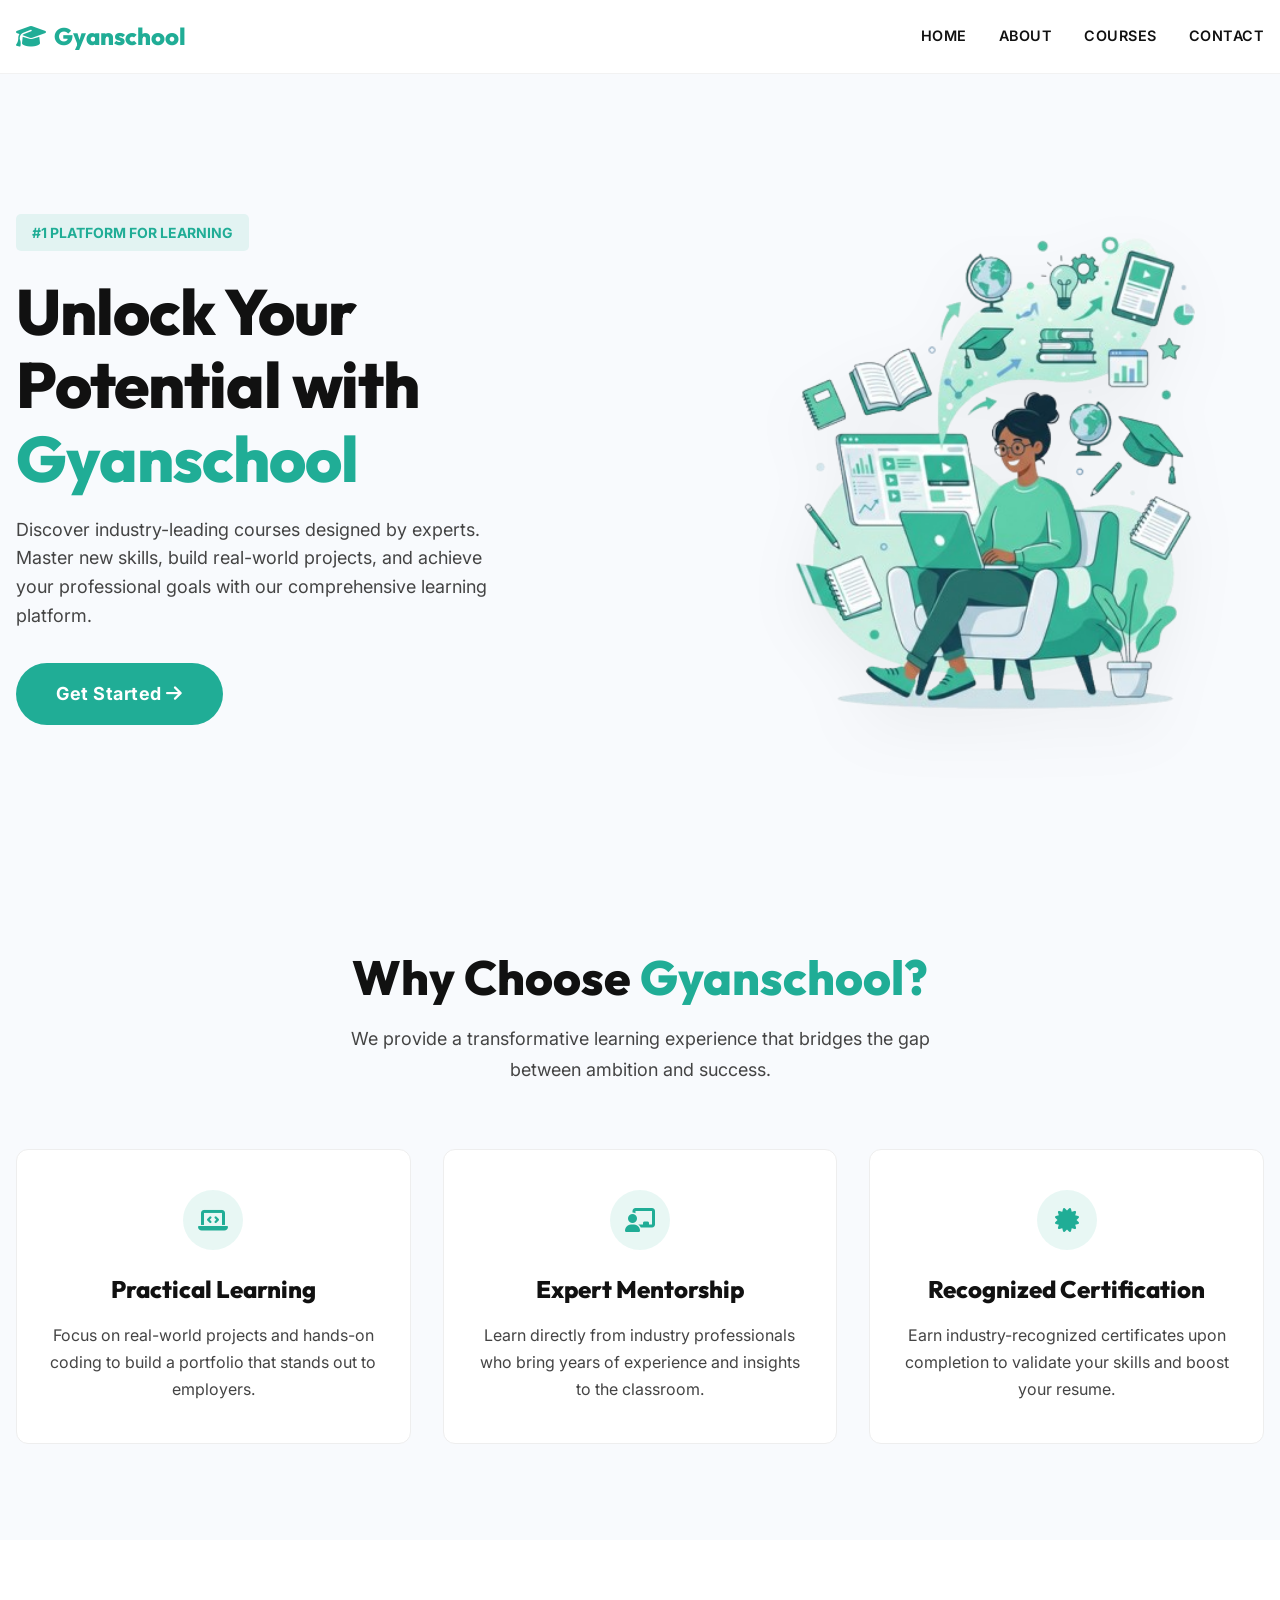
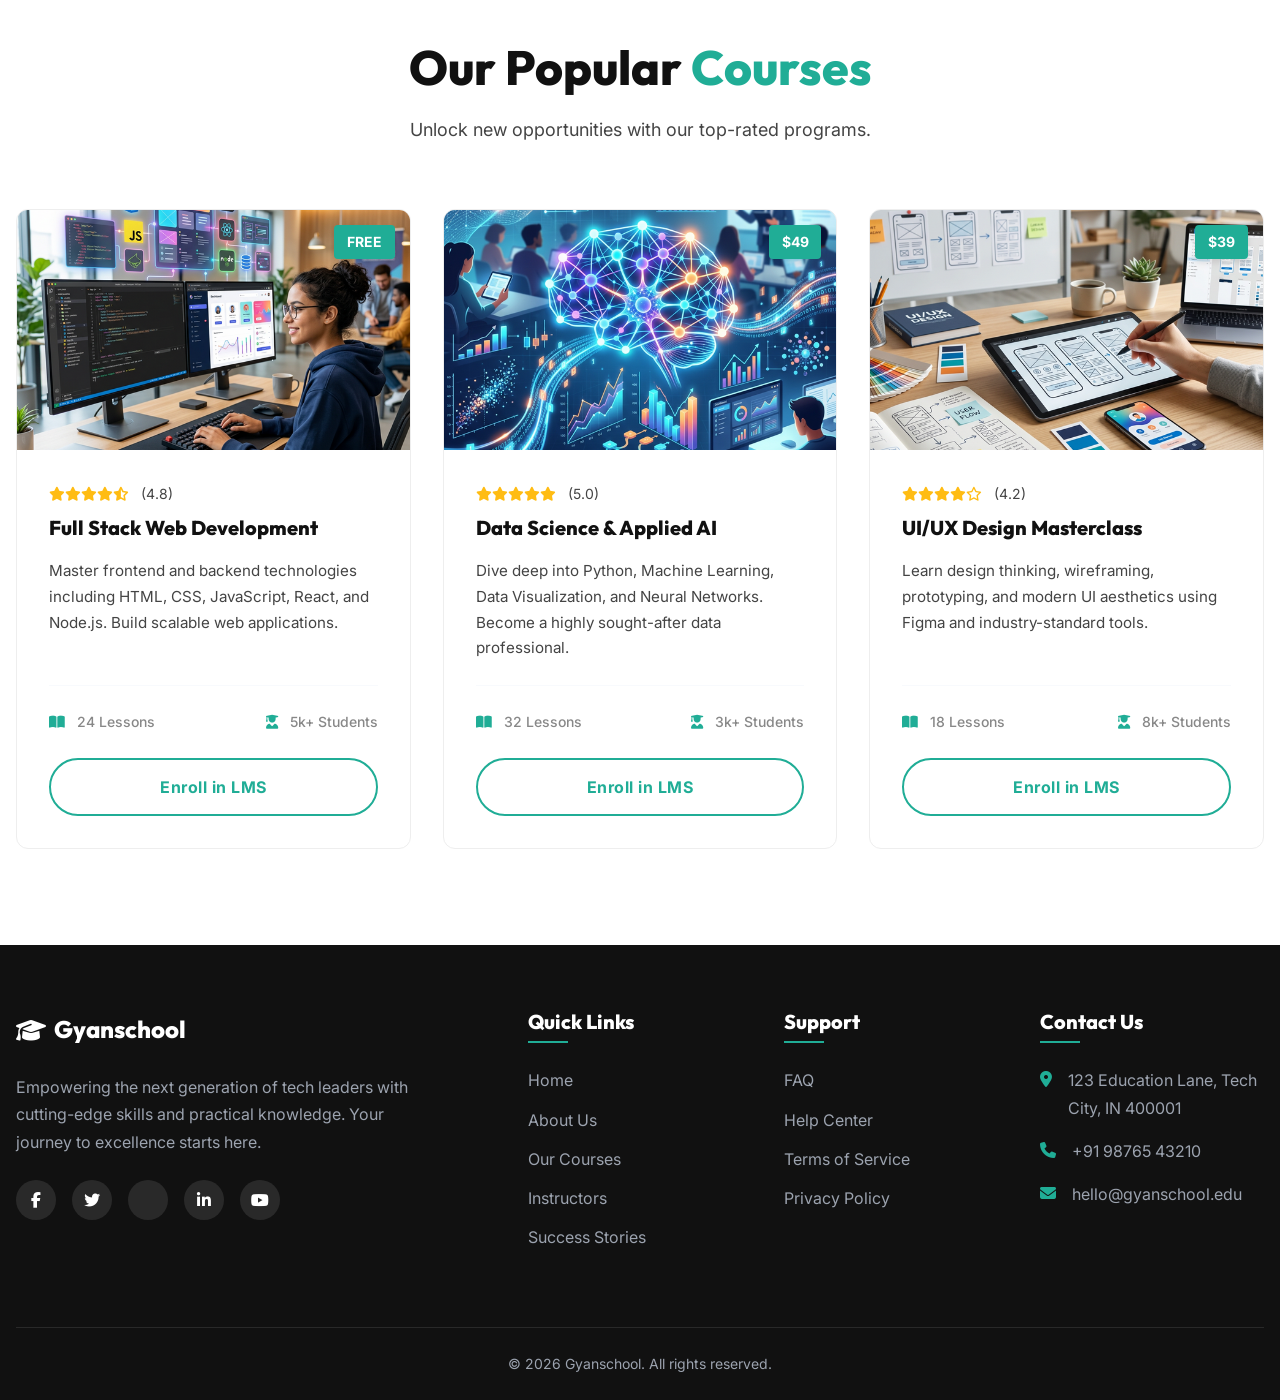
==== index.html @ 1f7fb8c2 "Initial commit: Gyanschool website" ====
<!DOCTYPE html>
<html lang="en">

<head>
    <meta charset="UTF-8">
    <meta name="viewport" content="width=device-width, initial-scale=1.0">
    <title>Gyanschool | Professional Education & Learning</title>
    <!-- SEO Meta Tags -->
    <meta name="description"
        content="Gyanschool provides professional courses to elevate your career. Enroll now and gain access to high-quality learning resources.">
    <!-- Google Fonts -->
    <link rel="preconnect" href="https://fonts.googleapis.com">
    <link rel="preconnect" href="https://fonts.gstatic.com" crossorigin>
    <link
        href="https://fonts.googleapis.com/css2?family=Inter:wght@400;500;600;700;800&family=Outfit:wght@300;400;600;700&display=swap"
        rel="stylesheet">
    <!-- CSS -->
    <link rel="stylesheet" href="css/style.css">
    <!-- FontAwesome for Icons -->
    <link rel="stylesheet" href="https://cdnjs.cloudflare.com/ajax/libs/font-awesome/6.4.0/css/all.min.css">
</head>

<body>



    <!-- Header / Navigation -->
    <header class="header" id="header">
        <div class="container nav-wrapper">
            <a href="#" class="logo">
                <i class="fa-solid fa-graduation-cap"></i> Gyanschool
            </a>
            <nav class="nav-links">
                <a href="#hero">Home</a>
                <a href="#about">About</a>
                <a href="#courses">Courses</a>
                <a href="#contact">Contact</a>
            </nav>
            <button class="mobile-menu-btn" aria-label="Toggle Menu">
                <i class="fa-solid fa-bars"></i>
            </button>
        </div>
    </header>

    <main>
        <!-- Hero Section -->
        <section id="hero" class="hero section bg-light">
            <div class="container">
                <div class="hero-split">
                    <!-- Mobile Top Badge -->
                    <div class="mobile-only-badge">
                        <span class="badge">#1 Platform for Learning</span>
                    </div>

                    <!-- Left Content -->
                    <div class="hero-text reveal">
                        <span class="badge desktop-only-badge">#1 Platform for Learning</span>
                        <h1>Unlock Your Potential with <span class="highlight">Gyanschool</span></h1>
                        <p>Discover industry-leading courses designed by experts. Master new skills, build real-world
                            projects, and achieve your professional goals with our comprehensive learning platform.</p>
                        <div class="hero-buttons">
                            <a href="#courses" class="btn btn-primary">Get Started <i
                                    class="fa-solid fa-arrow-right"></i></a>
                        </div>
                    </div>
                    <!-- Right Image -->
                    <div class="hero-image reveal reveal-delay-2">
                        <img class="desktop-only-img" src="images/educavo_hero_illustration_1773475214319.png"
                            alt="Gyanschool Learning Illustration Desktop">
                        <img class="mobile-only-img" src="images/hero_mobile_illustration.png"
                            alt="Gyanschool Learning Illustration Mobile">
                    </div>
                </div>
            </div>
        </section>

        <!-- About Section -->
        <section id="about" class="about section bg-light">
            <div class="container">
                <div class="section-title text-center reveal">
                    <h2>Why Choose <span class="highlight">Gyanschool?</span></h2>
                    <p>We provide a transformative learning experience that bridges the gap between ambition and
                        success.</p>
                </div>
                <div class="features-grid">
                    <div class="feature-card reveal reveal-delay-1">
                        <div class="feature-icon"><i class="fa-solid fa-laptop-code"></i></div>
                        <h3>Practical Learning</h3>
                        <p>Focus on real-world projects and hands-on coding to build a portfolio that stands out to
                            employers.</p>
                    </div>
                    <div class="feature-card reveal reveal-delay-2">
                        <div class="feature-icon"><i class="fa-solid fa-chalkboard-user"></i></div>
                        <h3>Expert Mentorship</h3>
                        <p>Learn directly from industry professionals who bring years of experience and insights to the
                            classroom.</p>
                    </div>
                    <div class="feature-card reveal reveal-delay-3">
                        <div class="feature-icon"><i class="fa-solid fa-certificate"></i></div>
                        <h3>Recognized Certification</h3>
                        <p>Earn industry-recognized certificates upon completion to validate your skills and boost your
                            resume.</p>
                    </div>
                </div>
            </div>
        </section>

        <!-- Courses Section -->
        <section id="courses" class="courses section">
            <div class="container">
                <div class="section-title text-center reveal">
                    <h2>Our Popular <span class="highlight">Courses</span></h2>
                    <p>Unlock new opportunities with our top-rated programs.</p>
                </div>
                <!-- Course cards rendered dynamically by js/courses.js —
                     To add a new course, just add an entry to the `courses` array in that file! -->
                <div class="courses-grid" id="courses-grid"></div>
            </div>
        </section>
    </main>

    <!-- Footer -->
    <footer id="contact" class="footer">
        <div class="container">
            <div class="footer-grid">
                <div class="footer-col brand-col">
                    <a href="#" class="logo footer-logo">
                        <i class="fa-solid fa-graduation-cap"></i> Gyanschool
                    </a>
                    <p>Empowering the next generation of tech leaders with cutting-edge skills and practical knowledge.
                        Your journey to excellence starts here.</p>
                    <div class="social-links">
                        <a href="#"><i class="fa-brands fa-facebook-f"></i></a>
                        <a href="#"><i class="fa-brands fa-twitter"></i></a>
                        <a href="#"><i class="fa-brands fa-gram"></i></a>
                        <a href="#"><i class="fa-brands fa-linkedin-in"></i></a>
                        <a href="#"><i class="fa-brands fa-youtube"></i></a>
                    </div>
                </div>

                <div class="footer-col">
                    <h3>Quick Links</h3>
                    <ul>
                        <li><a href="#hero">Home</a></li>
                        <li><a href="#about">About Us</a></li>
                        <li><a href="#courses">Our Courses</a></li>
                        <li><a href="#">Instructors</a></li>
                        <li><a href="#">Success Stories</a></li>
                    </ul>
                </div>

                <div class="footer-col">
                    <h3>Support</h3>
                    <ul>
                        <li><a href="#">FAQ</a></li>
                        <li><a href="#">Help Center</a></li>
                        <li><a href="#">Terms of Service</a></li>
                        <li><a href="#">Privacy Policy</a></li>
                    </ul>
                </div>

                <div class="footer-col">
                    <h3>Contact Us</h3>
                    <ul class="contact-info">
                        <li><i class="fa-solid fa-location-dot"></i> 123 Education Lane, Tech City, IN 400001</li>
                        <li><i class="fa-solid fa-phone"></i> +91 98765 43210</li>
                        <li><i class="fa-solid fa-envelope"></i> hello@gyanschool.edu</li>
                    </ul>
                </div>
            </div>

            <div class="footer-bottom">
                <p>&copy; 2026 Gyanschool. All rights reserved.</p>
            </div>
        </div>
    </footer>

    <!-- Scripts -->
    <script src="js/courses.js"></script>
    <script src="js/script.js"></script>
</body>

</html>
---- css/style.css ----
:root {
    /* Color Palette - Educavo Redesign */
    --primary-color: #20ad96;
    /* Mint Green */
    --primary-dark: #1b907d;
    --secondary-color: #111111;
    /* Dark Headings */
    --accent-color: #ffbc13;
    /* Gold/Yellow stars */
    --text-main: #111111;
    /* Headings */
    --text-muted: #444444;
    /* Body Text */
    --text-light: #888888;
    --bg-main: #ffffff;
    --bg-light: #f8fafd;
    /* Light Blue-Grey */
    --bg-dark: #111111;

    /* Typography */
    --font-heading: 'Outfit', sans-serif;
    --font-body: 'Inter', sans-serif;

    /* Spacing & Layout */
    --spacing-xs: 0.5rem;
    --spacing-sm: 1rem;
    --spacing-md: 2rem;
    --spacing-lg: 4rem;
    --spacing-xl: 6rem;
    --max-width: 1280px;
    --border-radius: 12px;

    /* Transitions & Shadows */
    --transition-fast: 0.2s ease;
    --transition-normal: 0.3s cubic-bezier(0.4, 0, 0.2, 1);
    --shadow-sm: 0 1px 3px rgba(0, 0, 0, 0.05);
    --shadow-md: 0 5px 15px rgba(0, 0, 0, 0.05);
    --shadow-lg: 0 10px 30px rgba(0, 0, 0, 0.08);
    --shadow-hover: 0 15px 40px rgba(0, 0, 0, 0.12);
}

/* Scroll Animation Classes */
.reveal {
    opacity: 0;
    transform: translateY(30px);
    transition: all 0.8s cubic-bezier(0.5, 0, 0, 1);
}

.reveal.active {
    opacity: 1;
    transform: translateY(0);
}

.reveal-delay-1 {
    transition-delay: 0.1s;
}

.reveal-delay-2 {
    transition-delay: 0.2s;
}

.reveal-delay-3 {
    transition-delay: 0.3s;
}

* {
    margin: 0;
    padding: 0;
    box-sizing: border-box;
}

html {
    scroll-behavior: smooth;
    font-size: 16px;
}

body {
    font-family: var(--font-body);
    color: var(--text-muted);
    /* Use muted dark grey for readability */
    background-color: var(--bg-main);
    line-height: 1.7;
    overflow-x: hidden;
}

h1,
h2,
h3,
h4,
h5,
h6 {
    font-family: var(--font-heading);
    font-weight: 800;
    /* Heavier weights for Educavo feel */
    line-height: 1.3;
    color: var(--text-main);
}

a {
    text-decoration: none;
    color: inherit;
    transition: color var(--transition-fast);
}

img {
    max-width: 100%;
    height: auto;
    display: block;
}

.container {
    width: 100%;
    max-width: var(--max-width);
    margin: 0 auto;
    padding: 0 var(--spacing-sm);
}

.section {
    padding: var(--spacing-xl) 0;
}

.bg-light {
    background-color: var(--bg-light);
}

/* Global Buttons */
.btn {
    display: inline-block;
    padding: 0.85rem 2rem;
    border-radius: 50px;
    /* Pill Shape */
    font-weight: 700;
    text-align: center;
    cursor: pointer;
    transition: all var(--transition-normal);
    border: none;
    font-size: 1rem;
    letter-spacing: 0.5px;
}

.btn-primary {
    background: var(--primary-color);
    color: white;
    box-shadow: none;
    position: relative;
    overflow: hidden;
    z-index: 1;
}

.btn-primary:hover {
    background-color: var(--primary-dark);
    transform: translateY(-2px);
    box-shadow: var(--shadow-md);
}

.btn-secondary {
    background-color: var(--accent-color);
    color: white;
}

.btn-secondary:hover {
    background-color: #d99a0d;
    transform: translateY(-2px);
}

.btn-outline {
    background-color: transparent;
    border: 2px solid var(--primary-color);
    color: var(--primary-color);
}

.btn-outline:hover {
    background-color: var(--primary-color);
    color: white;
}



/* Header & Nav */
.header {
    width: 100%;
    background-color: white;
    z-index: 1000;
    transition: padding var(--transition-normal), box-shadow var(--transition-normal);
    padding: var(--spacing-sm) 0;
    border-bottom: 1px solid rgba(0, 0, 0, 0.05);
    /* Clean border, no blur */
    position: relative;
}

.header.sticky-header {
    position: fixed;
    top: 0;
    left: 0;
    box-shadow: var(--shadow-sm);
    padding: 0.75rem 0;
    animation: slideDown 0.4s ease forwards;
}

@keyframes slideDown {
    from {
        transform: translateY(-100%);
    }

    to {
        transform: translateY(0);
    }
}

.nav-wrapper {
    display: flex;
    justify-content: space-between;
    align-items: center;
}

.logo {
    font-family: var(--font-heading);
    font-size: 1.5rem;
    font-weight: 800;
    color: var(--primary-color);
    display: flex;
    align-items: center;
    gap: 0.5rem;
}

.nav-links {
    display: flex;
    align-items: center;
    gap: 2rem;
}

.nav-links a {
    font-weight: 600;
    color: var(--text-main);
    text-transform: uppercase;
    font-size: 0.9rem;
    letter-spacing: 0.5px;
    position: relative;
    padding: 0.5rem 0;
}

.nav-links a:not(.btn):hover {
    color: var(--primary-color);
}

.nav-links a:not(.btn)::after {
    content: '';
    position: absolute;
    width: 0;
    height: 2px;
    bottom: -4px;
    left: 0;
    background-color: var(--primary-color);
    transition: width var(--transition-fast);
}

.nav-links a:not(.btn):hover::after {
    width: 100%;
}

.mobile-menu-btn {
    display: none;
    background: none;
    border: none;
    font-size: 1.5rem;
    color: var(--text-main);
    cursor: pointer;
}

/* Responsive basics */
@media (max-width: 768px) {
    .nav-links {
        display: none;
        flex-direction: column;
        position: absolute;
        top: 100%;
        left: 0;
        width: 100%;
        background-color: white;
        padding: 1.5rem;
        box-shadow: var(--shadow-md);
        gap: 1rem;
        border-radius: 0 0 16px 16px;
    }

    .nav-links.active {
        display: flex;
    }

    .mobile-menu-btn {
        display: block;
    }

    .section {
        padding: var(--spacing-lg) 0;
    }
}

/* Hero Section (Educavo 50/50 Layout) */
.hero {
    position: relative;
    padding-top: 6rem;
    /* Top bar + Header height */
    padding-bottom: 5rem;
    overflow: hidden;
}

.hero-split {
    display: flex;
    align-items: center;
    justify-content: space-between;
    gap: 2rem;
}

.hero-text {
    flex: 1;
    max-width: 600px;
    display: flex;
    flex-direction: column;
    align-items: flex-start;
    text-align: left;
}

.mobile-only-badge { display: none; }

.hero-text .badge, .mobile-only-badge .badge {
    display: inline-block;
    padding: 0.4rem 1rem;
    background-color: rgba(32, 173, 150, 0.1);
    /* Mint Green 10% */
    color: var(--primary-color);
    border-radius: 5px;
    /* Slight pill */
    font-size: 0.875rem;
    font-weight: 700;
    margin-bottom: 1.5rem;
    text-transform: uppercase;
}

.hero-text h1 {
    font-size: clamp(2.5rem, 5vw, 4.5rem);
    color: var(--secondary-color);
    margin-bottom: 1.25rem;
    line-height: 1.15;
    letter-spacing: -1px;
}

.hero-text .highlight {
    color: var(--primary-color);
}

.hero-text p {
    font-size: 1.125rem;
    color: var(--text-muted);
    margin-bottom: 2rem;
    max-width: 90%;
    line-height: 1.6;
}

.hero-buttons {
    display: flex;
    gap: 1rem;
}

.hero-buttons .btn {
    padding: 1rem 2.5rem;
    font-size: 1.125rem;
}

.hero-image {
    flex: 1.2; /* Slightly more flex space for image to grow */
    display: flex;
    justify-content: center; /* Center on all devices instead of flex-end */
    align-items: center;
}

.hero-image img {
    width: 120%; /* Scale up the image beyond standard container */
    max-width: 600px;
    height: auto;
    object-fit: contain;
    filter: drop-shadow(0 20px 30px rgba(0, 0, 0, 0.05));
    animation: float 6s ease-in-out infinite;
    transform-origin: center;
}

.mobile-only-img {
    display: none;
}

@keyframes float {
    0% {
        transform: translateY(0px);
    }

    50% {
        transform: translateY(-15px);
    }

    100% {
        transform: translateY(0px);
    }
}

/* Common Section Styling */
.section-title {
    margin-bottom: var(--spacing-lg);
}

.text-center {
    text-align: center;
}

.section-title h2 {
    font-size: clamp(2rem, 4vw, 3rem);
    margin-bottom: 1rem;
}

.section-title p {
    color: var(--text-muted);
    font-size: 1.125rem;
    max-width: 600px;
    margin: 0 auto;
}

.highlight {
    color: var(--primary-color);
}

/* About / Features Section */
.features-grid {
    display: grid;
    grid-template-columns: repeat(auto-fit, minmax(300px, 1fr));
    gap: var(--spacing-md);
}

.feature-card {
    background: white;
    padding: 2.5rem 2rem;
    border-radius: var(--border-radius);
    text-align: center;
    border: 1px solid #eeeeee;
    /* Clean static border */
    transition: transform var(--transition-normal), box-shadow var(--transition-normal);
}

.feature-card:hover {
    transform: translateY(-8px);
    box-shadow: var(--shadow-hover);
    /* Soft lift on hover */
    border-color: rgba(32, 173, 150, 0.3);
}

.feature-icon {
    width: 60px;
    height: 60px;
    background-color: rgba(32, 173, 150, 0.1);
    /* Mint green background */
    color: var(--primary-color);
    border-radius: 50%;
    display: flex;
    align-items: center;
    justify-content: center;
    font-size: 1.5rem;
    margin: 0 auto 1.5rem auto;
    transition: transform var(--transition-normal);
}

.feature-card:hover .feature-icon {
    background-color: var(--primary-color);
    color: white;
    transform: scale(1.1) rotate(5deg);
}

.feature-card h3 {
    font-size: 1.5rem;
    margin-bottom: 1rem;
}

.feature-card p {
    color: var(--text-muted);
}

/* Courses Section */
.courses-grid {
    display: grid;
    grid-template-columns: repeat(auto-fit, minmax(350px, 1fr));
    gap: var(--spacing-md);
}

.course-card {
    background: white;
    border-radius: var(--border-radius);
    overflow: hidden;
    border: 1px solid #eeeeee;
    transition: transform var(--transition-normal), box-shadow var(--transition-normal);
    display: flex;
    flex-direction: column;
}

.course-card:hover {
    transform: translateY(-8px);
    box-shadow: var(--shadow-hover);
}

.course-img {
    position: relative;
    height: 240px;
}

.course-img img {
    width: 100%;
    height: 100%;
    object-fit: cover;
    transition: transform 0.5s ease;
}

.course-card:hover .course-img img {
    transform: scale(1.05);
}

.course-badge {
    position: absolute;
    top: 15px;
    right: 15px;
    background-color: var(--primary-color);
    color: white;
    padding: 0.3rem 0.8rem;
    border-radius: 4px;
    font-size: 0.875rem;
    font-weight: 700;
    text-transform: uppercase;
    z-index: 10;
    box-shadow: 0 4px 6px rgba(0, 0, 0, 0.1);
}

.course-content {
    padding: 2rem;
    flex-grow: 1;
    display: flex;
    flex-direction: column;
}

.course-content h3 {
    font-size: 1.25rem;
    margin-bottom: 1rem;
    line-height: 1.4;
}

.course-content p {
    color: var(--text-muted);
    font-size: 0.95rem;
    margin-bottom: 1.5rem;
    flex-grow: 1;
}

.course-meta {
    display: flex;
    justify-content: space-between;
    margin-bottom: 1.5rem;
    padding-top: 1.5rem;
    border-top: 1px solid var(--bg-light);
    color: var(--text-light);
    font-size: 0.875rem;
    font-weight: 500;
}

.course-meta span i {
    margin-right: 0.5rem;
    color: var(--primary-color);
}

.btn-block {
    display: block;
    width: 100%;
}

/* Footer Section */
.footer {
    background-color: var(--bg-dark);
    color: white;
    padding-top: var(--spacing-lg);
}

.footer-grid {
    display: grid;
    grid-template-columns: repeat(auto-fit, minmax(200px, 1fr));
    gap: var(--spacing-md);
    margin-bottom: var(--spacing-lg);
}

.brand-col {
    grid-column: span 2;
}

@media (max-width: 992px) {
    .brand-col {
        grid-column: span 1;
    }
}

.footer-logo {
    color: white;
    margin-bottom: 1.5rem;
}

.footer-col p {
    color: #9ca3af;
    margin-bottom: 1.5rem;
    max-width: 400px;
}

.social-links {
    display: flex;
    gap: 1rem;
}

.social-links a {
    display: flex;
    align-items: center;
    justify-content: center;
    width: 40px;
    height: 40px;
    background-color: rgba(255, 255, 255, 0.1);
    border-radius: 50%;
    color: white;
    transition: var(--transition-fast);
}

.social-links a:hover {
    background-color: var(--primary-color);
    transform: translateY(-3px);
}

.footer-col h3 {
    color: white;
    font-size: 1.25rem;
    margin-bottom: 1.5rem;
    position: relative;
    padding-bottom: 0.5rem;
}

.footer-col h3::after {
    content: '';
    position: absolute;
    bottom: 0;
    left: 0;
    width: 40px;
    height: 2px;
    background-color: var(--primary-color);
}

.footer-col ul {
    list-style: none;
}

.footer-col ul li {
    margin-bottom: 0.75rem;
}

.footer-col ul a {
    color: #9ca3af;
    transition: var(--transition-fast);
}

.footer-col ul a:hover {
    color: var(--primary-color);
    padding-left: 5px;
}

.contact-info li {
    display: flex;
    align-items: flex-start;
    gap: 1rem;
    color: #9ca3af;
    margin-bottom: 1rem !important;
}

.contact-info li i {
    color: var(--primary-color);
    margin-top: 0.25rem;
}

.footer-bottom {
    border-top: 1px solid rgba(255, 255, 255, 0.1);
    padding: 1.5rem 0;
    text-align: center;
    color: #9ca3af;
    font-size: 0.875rem;
}

/* Enhancing Responsive Design */

/* Tablet & Smaller Desktops */
@media (max-width: 1024px) {
    .hero-stats {
        gap: 1rem;
    }

    .stat-box {
        padding: 1.5rem 1rem;
    }
}

/* Tablets */
@media (max-width: 768px) {
    .section {
        padding: var(--spacing-lg) 0;
    }



    .hero {
        padding-top: 5rem;
        min-height: auto;
        padding-bottom: 4rem;
        text-align: center;
    }

    .hero-split {
        flex-direction: column;
        gap: 2rem;
    }

    .mobile-only-badge {
        display: block;
        order: 1;
        margin-bottom: -1rem; /* Pull image slightly closer */
    }

    .desktop-only-badge {
        display: none !important;
    }

    .hero-image {
        justify-content: center;
        margin-top: 0;
        order: 2;
    }

    .hero-image img {
        width: 100%; /* Reset width for mobile */
        max-width: 400px;
    }

    .desktop-only-img {
        display: none !important;
    }

    .mobile-only-img {
        display: block !important;
    }

    .hero-text {
        align-items: center;
        text-align: center;
        order: 3;
    }

    .hero-stats {
        grid-template-columns: 1fr;
        gap: 1rem;
        max-width: 400px;
    }

    .header {
        padding: 0.75rem 0;
    }

    /* Improve mobile menu display */
    .nav-links[style*="display: flex"] {
        padding: 1.5rem;
        border-bottom: 1px solid var(--bg-light);
        border-radius: 0 0 16px 16px;
    }

    .nav-links a {
        font-size: 1.125rem;
        text-align: center;
        padding: 0.5rem 0;
    }

    .nav-links .btn {
        margin-top: 1rem;
        width: 100%;
    }

    .courses-grid,
    .features-grid,
    .footer-grid {
        grid-template-columns: 1fr;
    }

    .hero-buttons {
        flex-direction: column;
        width: 100%;
        max-width: 300px;
        margin: 0 auto;
    }

    .hero-buttons .btn {
        width: 100%;
    }
}

/* Small Mobile */
@media (max-width: 480px) {
    .hero-text h1 {
        font-size: 2.5rem;
    }

    .section {
        padding: var(--spacing-md) 0;
    }

    .stat-box h3 {
        font-size: 2rem;
    }
}
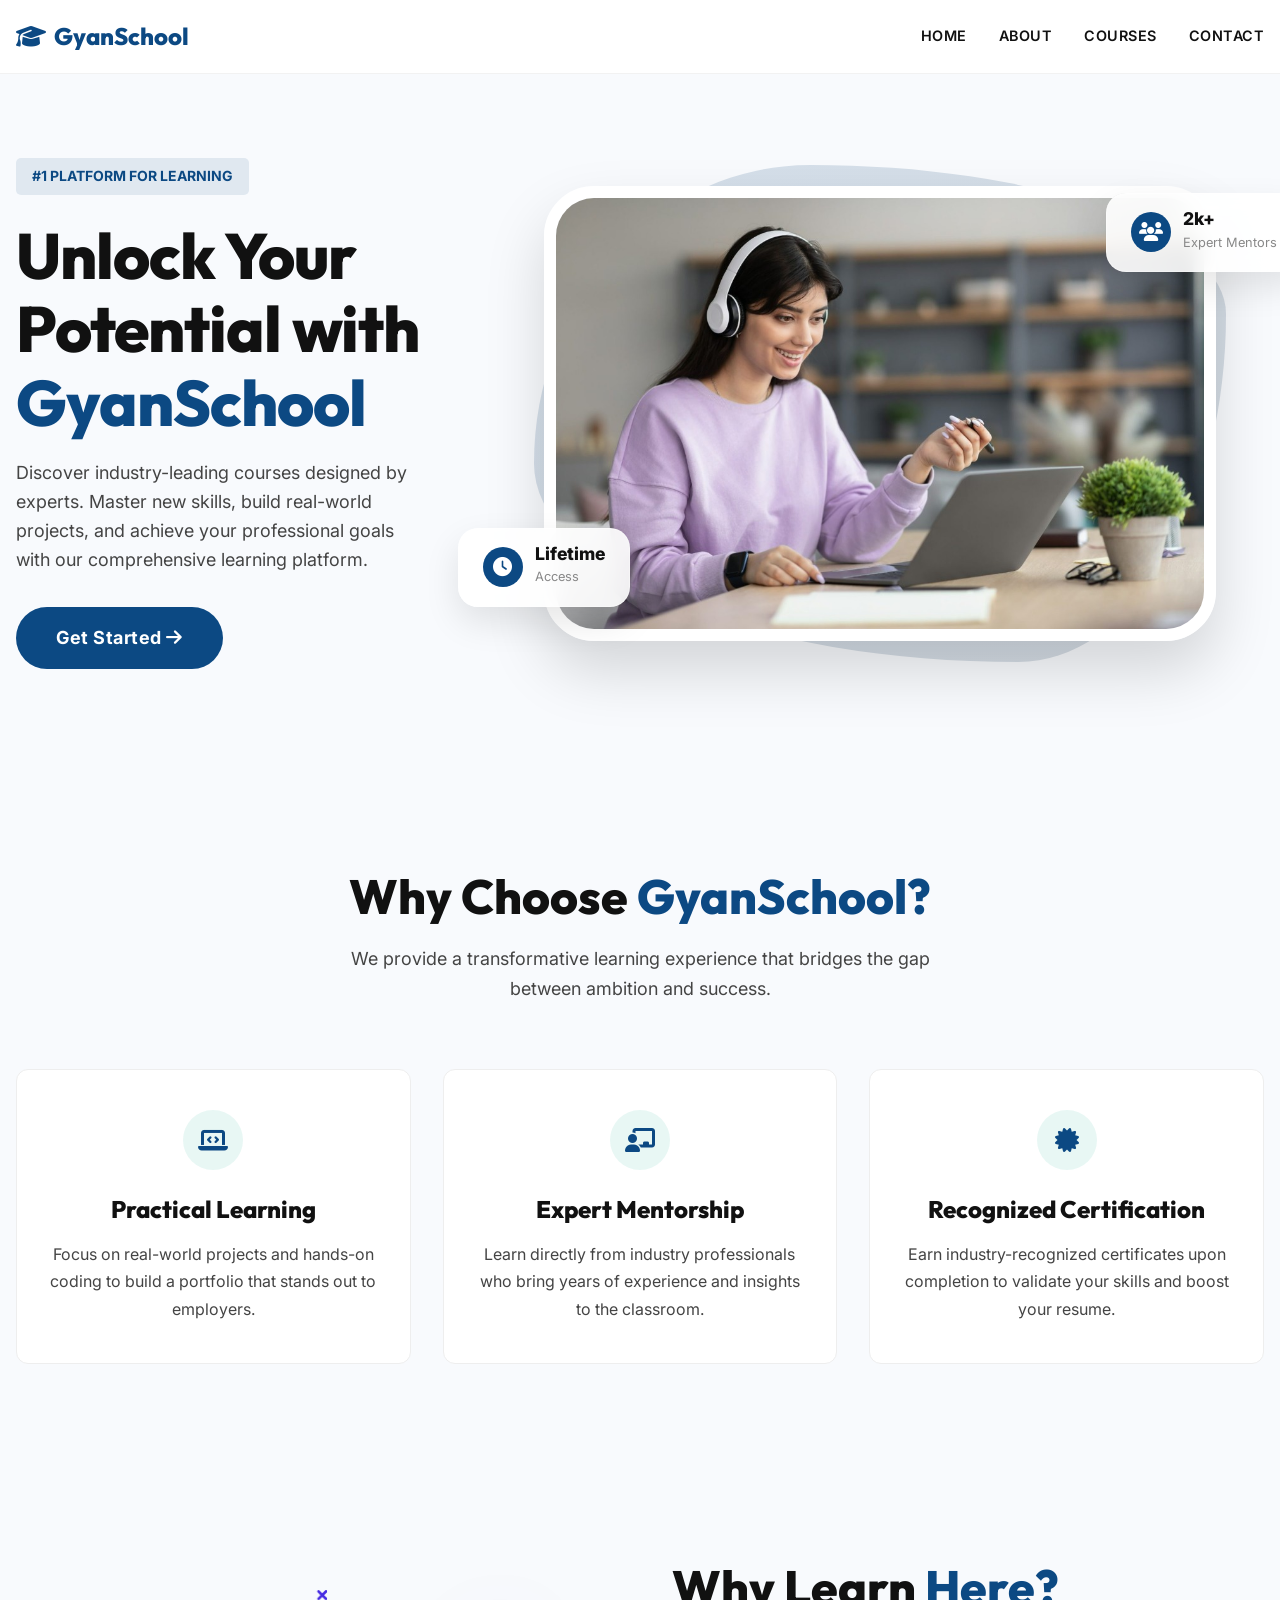
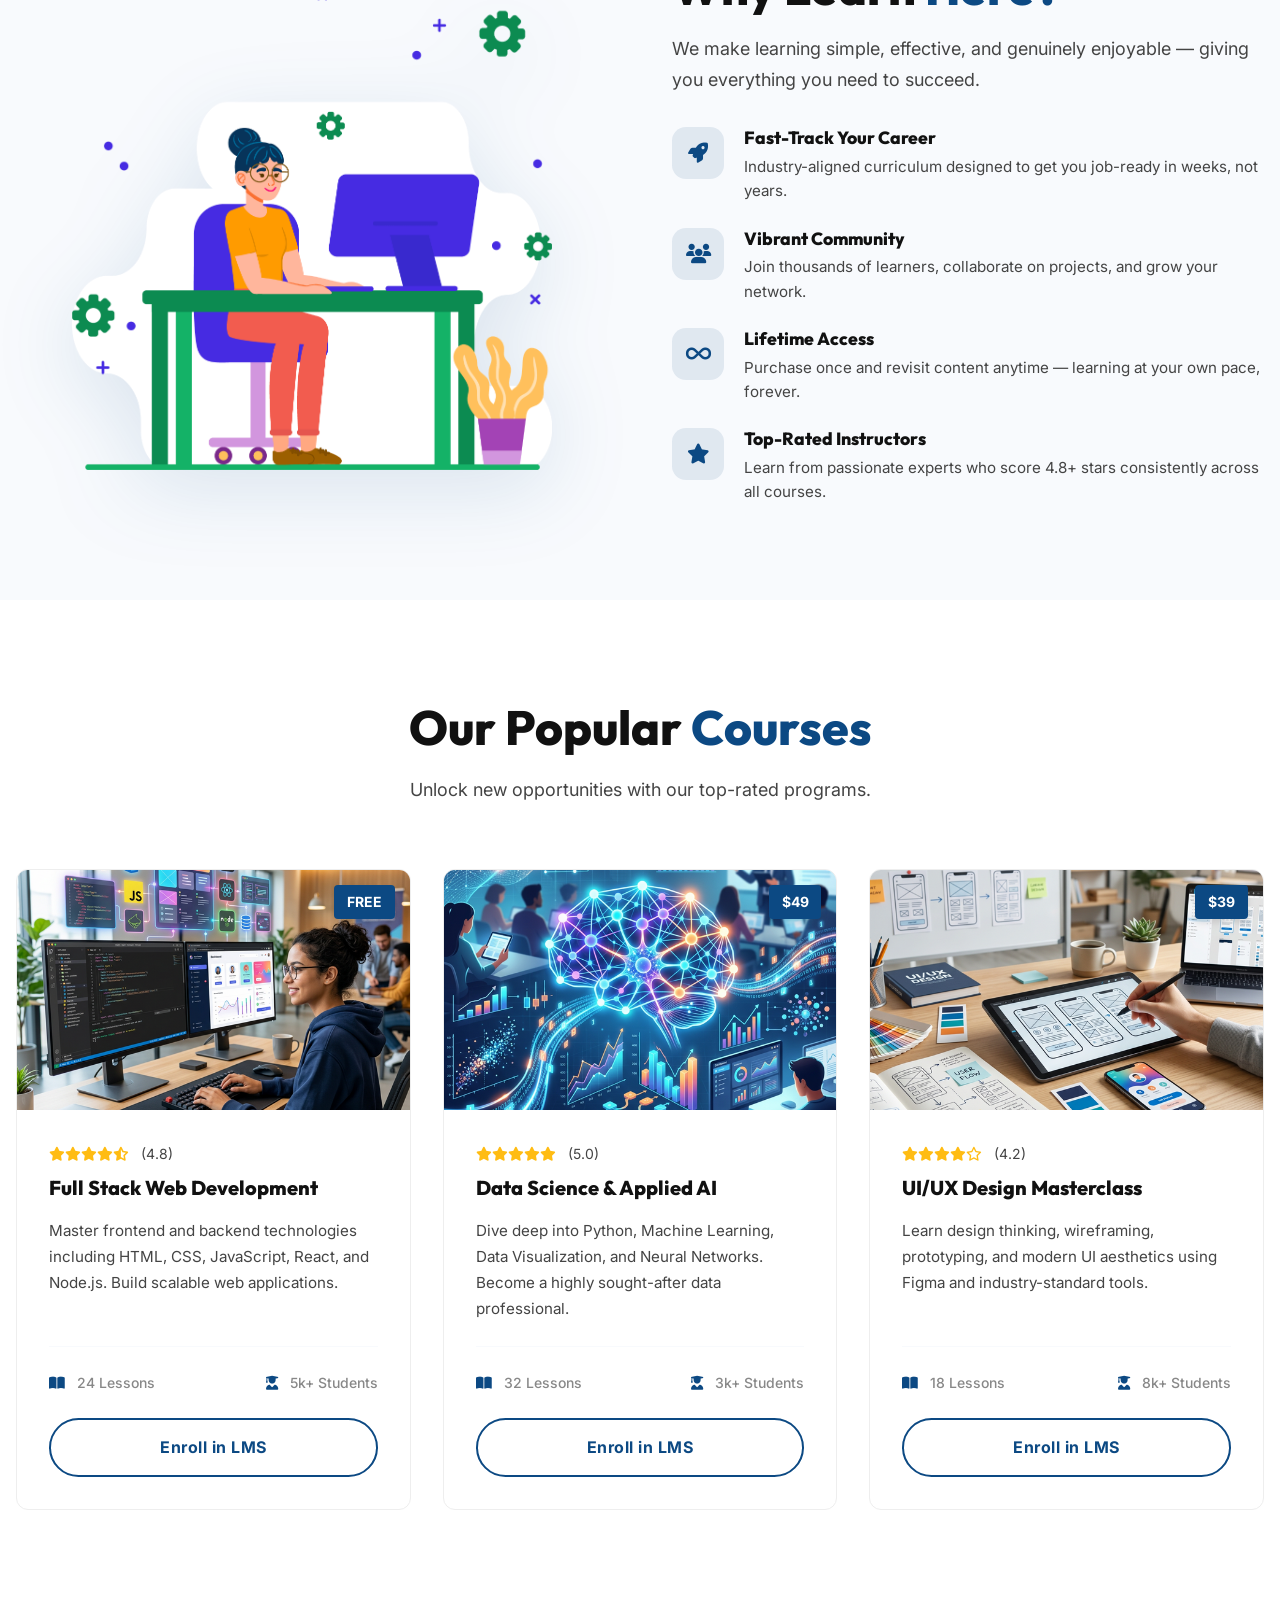
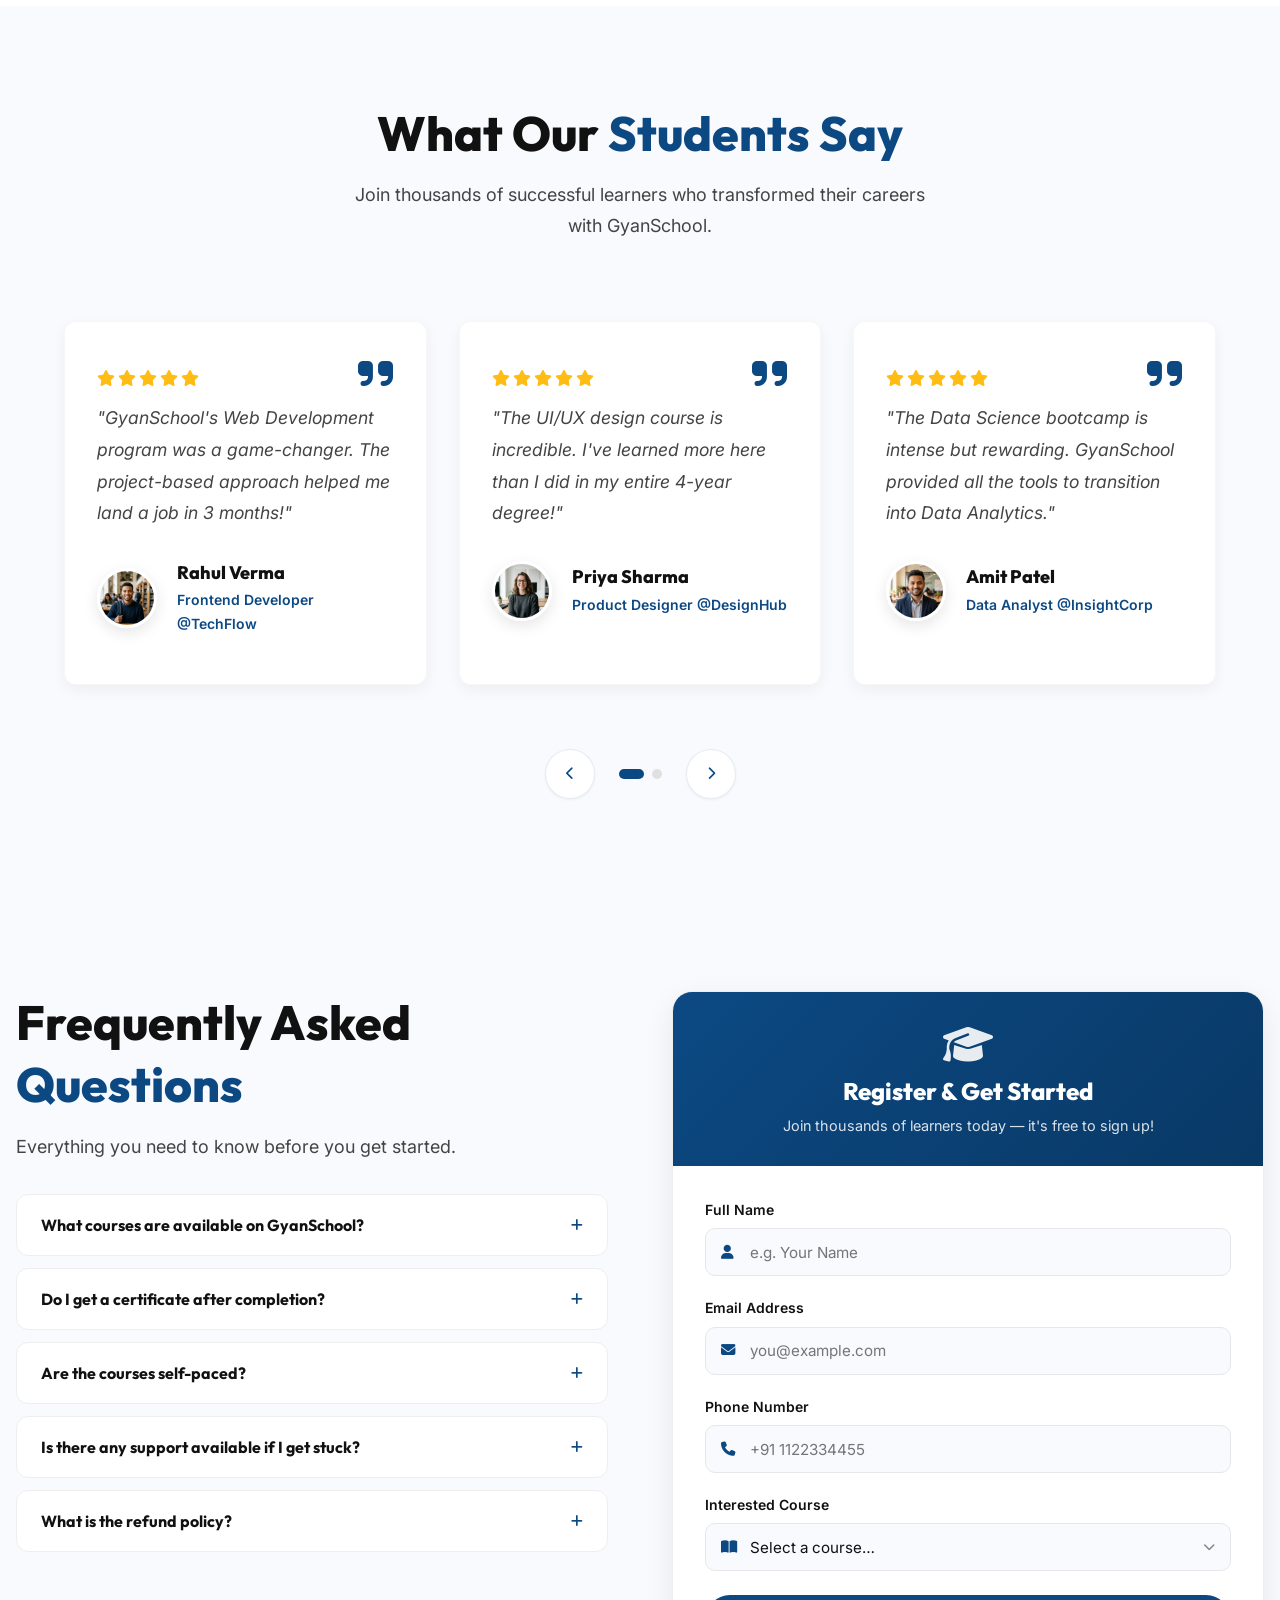
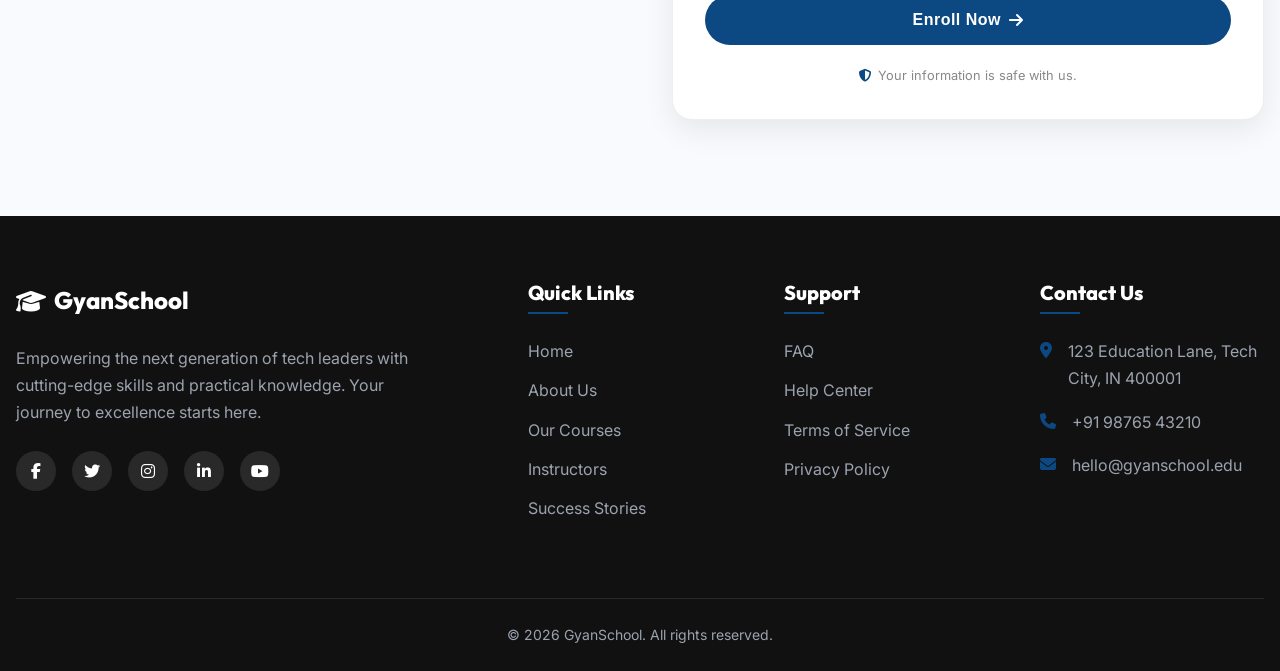
==== commit 9694dee7: "Enhance GyanSchool: Update brand colors, fix sticky header, add testimonials slider, and refine hero" ====
--- a/index.html
+++ b/index.html
@@ -4,15 +4,15 @@
 <head>
     <meta charset="UTF-8">
     <meta name="viewport" content="width=device-width, initial-scale=1.0">
-    <title>Gyanschool | Professional Education & Learning</title>
+    <title>GyanSchool | Professional Education & Learning</title>
     <!-- SEO Meta Tags -->
     <meta name="description"
-        content="Gyanschool provides professional courses to elevate your career. Enroll now and gain access to high-quality learning resources.">
+        content="GyanSchool provides professional courses to elevate your career. Enroll now and gain access to high-quality learning resources.">
     <!-- Google Fonts -->
     <link rel="preconnect" href="https://fonts.googleapis.com">
     <link rel="preconnect" href="https://fonts.gstatic.com" crossorigin>
     <link
-        href="https://fonts.googleapis.com/css2?family=Inter:wght@400;500;600;700;800&family=Outfit:wght@300;400;600;700&display=swap"
+        href="https://fonts.googleapis.com/css2?family=Inter:wght@400;500;600;700;800&family=Outfit:wght@300;400;600;700&family=Architects+Daughter&display=swap"
         rel="stylesheet">
     <!-- CSS -->
     <link rel="stylesheet" href="css/style.css">
@@ -28,7 +28,7 @@
     <header class="header" id="header">
         <div class="container nav-wrapper">
             <a href="#" class="logo">
-                <i class="fa-solid fa-graduation-cap"></i> Gyanschool
+                <i class="fa-solid fa-graduation-cap"></i> GyanSchool
             </a>
             <nav class="nav-links">
                 <a href="#hero">Home</a>
@@ -55,7 +55,7 @@
                     <!-- Left Content -->
                     <div class="hero-text reveal">
                         <span class="badge desktop-only-badge">#1 Platform for Learning</span>
-                        <h1>Unlock Your Potential with <span class="highlight">Gyanschool</span></h1>
+                        <h1>Unlock Your Potential with <span class="highlight">GyanSchool</span></h1>
                         <p>Discover industry-leading courses designed by experts. Master new skills, build real-world
                             projects, and achieve your professional goals with our comprehensive learning platform.</p>
                         <div class="hero-buttons">
@@ -65,10 +65,26 @@
                     </div>
                     <!-- Right Image -->
                     <div class="hero-image reveal reveal-delay-2">
-                        <img class="desktop-only-img" src="images/educavo_hero_illustration_1773475214319.png"
-                            alt="Gyanschool Learning Illustration Desktop">
-                        <img class="mobile-only-img" src="images/hero_mobile_illustration.png"
-                            alt="Gyanschool Learning Illustration Mobile">
+                        <!-- Decorative design elements -->
+                        <div class="hero-deco-elements">
+                            <div class="deco-badge top">
+                                <i class="fa-solid fa-users"></i>
+                                <div class="badge-text">
+                                    <span>2k+</span>
+                                    <small>Expert Mentors</small>
+                                </div>
+                            </div>
+                            <div class="deco-badge bottom">
+                                <i class="fa-solid fa-clock"></i>
+                                <div class="badge-text">
+                                    <span>Lifetime</span>
+                                    <small>Access</small>
+                                </div>
+                            </div>
+                        </div>
+                        <img class="desktop-only-img" src="images/hero_user_photo.jpg"
+                            alt="GyanSchool Student Learning">
+                        <img class="mobile-only-img" src="images/hero_user_photo.jpg" alt="GyanSchool Student Learning">
                     </div>
                 </div>
             </div>
@@ -78,7 +94,7 @@
         <section id="about" class="about section bg-light">
             <div class="container">
                 <div class="section-title text-center reveal">
-                    <h2>Why Choose <span class="highlight">Gyanschool?</span></h2>
+                    <h2>Why Choose <span class="highlight">GyanSchool?</span></h2>
                     <p>We provide a transformative learning experience that bridges the gap between ambition and
                         success.</p>
                 </div>
@@ -105,6 +121,59 @@
             </div>
         </section>
 
+        <!-- Why Learn Here Section -->
+        <section id="why-learn" class="why-learn section">
+            <div class="container">
+                <div class="why-learn-grid">
+                    <!-- Left: Illustration -->
+                    <div class="why-learn-image reveal">
+                        <img src="images/why_learn_here.png" alt="Student learning at computer illustration">
+                    </div>
+                    <!-- Right: Content -->
+                    <div class="why-learn-content reveal reveal-delay-1">
+                        <div class="section-title text-left">
+                            <h2>Why Learn <span class="highlight">Here?</span></h2>
+                            <p>We make learning simple, effective, and genuinely enjoyable — giving you everything you
+                                need to succeed.</p>
+                        </div>
+                        <ul class="why-list">
+                            <li class="why-item reveal reveal-delay-1">
+                                <div class="why-icon"><i class="fa-solid fa-rocket"></i></div>
+                                <div class="why-text">
+                                    <h4>Fast-Track Your Career</h4>
+                                    <p>Industry-aligned curriculum designed to get you job-ready in weeks, not years.
+                                    </p>
+                                </div>
+                            </li>
+                            <li class="why-item reveal reveal-delay-2">
+                                <div class="why-icon"><i class="fa-solid fa-users"></i></div>
+                                <div class="why-text">
+                                    <h4>Vibrant Community</h4>
+                                    <p>Join thousands of learners, collaborate on projects, and grow your network.</p>
+                                </div>
+                            </li>
+                            <li class="why-item reveal reveal-delay-3">
+                                <div class="why-icon"><i class="fa-solid fa-infinity"></i></div>
+                                <div class="why-text">
+                                    <h4>Lifetime Access</h4>
+                                    <p>Purchase once and revisit content anytime — learning at your own pace, forever.
+                                    </p>
+                                </div>
+                            </li>
+                            <li class="why-item reveal reveal-delay-3">
+                                <div class="why-icon"><i class="fa-solid fa-star"></i></div>
+                                <div class="why-text">
+                                    <h4>Top-Rated Instructors</h4>
+                                    <p>Learn from passionate experts who score 4.8+ stars consistently across all
+                                        courses.</p>
+                                </div>
+                            </li>
+                        </ul>
+                    </div>
+                </div>
+            </div>
+        </section>
+
         <!-- Courses Section -->
         <section id="courses" class="courses section">
             <div class="container">
@@ -112,11 +181,271 @@
                     <h2>Our Popular <span class="highlight">Courses</span></h2>
                     <p>Unlock new opportunities with our top-rated programs.</p>
                 </div>
-                <!-- Course cards rendered dynamically by js/courses.js —
-                     To add a new course, just add an entry to the `courses` array in that file! -->
+                <!-- Course cards rendered dynamically by js/courses.js -->
                 <div class="courses-grid" id="courses-grid"></div>
             </div>
         </section>
+
+        <!-- Testimonials Section -->
+        <section class="testimonials section bg-light">
+            <div class="container testimonials-container">
+                <div class="section-title text-center reveal">
+                    <h2>What Our <span class="highlight">Students Say</span></h2>
+                    <p>Join thousands of successful learners who transformed their careers with GyanSchool.</p>
+                </div>
+
+                <div class="testimonial-slider-wrapper reveal">
+                    <div class="testimonials-slider" id="testimonial-slider">
+                        <!-- Testimonial 1 -->
+                        <div class="testimonial-card">
+                            <i class="fa-solid fa-quote-right quote-icon"></i>
+                            <div class="star-rating">
+                                <i class="fa-solid fa-star"></i><i class="fa-solid fa-star"></i><i
+                                    class="fa-solid fa-star"></i><i class="fa-solid fa-star"></i><i
+                                    class="fa-solid fa-star"></i>
+                            </div>
+                            <p class="testimonial-text">"GyanSchool's Web Development program was a game-changer. The
+                                project-based approach helped me land a job in 3 months!"</p>
+                            <div class="testimonial-author">
+                                <img src="images/student_1.png" alt="Rahul" class="author-img">
+                                <div class="author-info">
+                                    <h4>Rahul Verma</h4>
+                                    <p>Frontend Developer @TechFlow</p>
+                                </div>
+                            </div>
+                        </div>
+
+                        <!-- Testimonial 2 -->
+                        <div class="testimonial-card">
+                            <i class="fa-solid fa-quote-right quote-icon"></i>
+                            <div class="star-rating">
+                                <i class="fa-solid fa-star"></i><i class="fa-solid fa-star"></i><i
+                                    class="fa-solid fa-star"></i><i class="fa-solid fa-star"></i><i
+                                    class="fa-solid fa-star"></i>
+                            </div>
+                            <p class="testimonial-text">"The UI/UX design course is incredible. I've learned more here
+                                than I did in my entire 4-year degree!"</p>
+                            <div class="testimonial-author">
+                                <img src="images/student_2.png" alt="Priya" class="author-img">
+                                <div class="author-info">
+                                    <h4>Priya Sharma</h4>
+                                    <p>Product Designer @DesignHub</p>
+                                </div>
+                            </div>
+                        </div>
+
+                        <!-- Testimonial 3 -->
+                        <div class="testimonial-card">
+                            <i class="fa-solid fa-quote-right quote-icon"></i>
+                            <div class="star-rating">
+                                <i class="fa-solid fa-star"></i><i class="fa-solid fa-star"></i><i
+                                    class="fa-solid fa-star"></i><i class="fa-solid fa-star"></i><i
+                                    class="fa-solid fa-star"></i>
+                            </div>
+                            <p class="testimonial-text">"The Data Science bootcamp is intense but rewarding. GyanSchool
+                                provided all the tools to transition into Data Analytics."</p>
+                            <div class="testimonial-author">
+                                <img src="images/student_3.png" alt="Amit" class="author-img">
+                                <div class="author-info">
+                                    <h4>Amit Patel</h4>
+                                    <p>Data Analyst @InsightCorp</p>
+                                </div>
+                            </div>
+                        </div>
+
+                        <!-- Testimonial 4 -->
+                        <div class="testimonial-card">
+                            <i class="fa-solid fa-quote-right quote-icon"></i>
+                            <div class="star-rating">
+                                <i class="fa-solid fa-star"></i><i class="fa-solid fa-star"></i><i
+                                    class="fa-solid fa-star"></i><i class="fa-solid fa-star"></i><i
+                                    class="fa-solid fa-star"></i>
+                            </div>
+                            <p class="testimonial-text">"The Digital Marketing course taught me practical strategies
+                                that I used to double my client's revenue in just 2 months!"</p>
+                            <div class="testimonial-author">
+                                <img src="images/student_4.png" alt="Sneha" class="author-img">
+                                <div class="author-info">
+                                    <h4>Sneha Gupta</h4>
+                                    <p>Marketing Manager @GrowthX</p>
+                                </div>
+                            </div>
+                        </div>
+
+                        <!-- Testimonial 5 -->
+                        <div class="testimonial-card">
+                            <i class="fa-solid fa-quote-right quote-icon"></i>
+                            <div class="star-rating">
+                                <i class="fa-solid fa-star"></i><i class="fa-solid fa-star"></i><i
+                                    class="fa-solid fa-star"></i><i class="fa-solid fa-star"></i><i
+                                    class="fa-solid fa-star"></i>
+                            </div>
+                            <p class="testimonial-text">"Cybersecurity is complex, but the way it's taught here makes it
+                                accessible. I feel fully prepared for my certification."</p>
+                            <div class="testimonial-author">
+                                <img src="images/student_5.png" alt="Vikram" class="author-img">
+                                <div class="author-info">
+                                    <h4>Vikram Singh</h4>
+                                    <p>Security Analyst @SecureNet</p>
+                                </div>
+                            </div>
+                        </div>
+
+                        <!-- Testimonial 6 -->
+                        <div class="testimonial-card">
+                            <i class="fa-solid fa-quote-right quote-icon"></i>
+                            <div class="star-rating">
+                                <i class="fa-solid fa-star"></i><i class="fa-solid fa-star"></i><i
+                                    class="fa-solid fa-star"></i><i class="fa-solid fa-star"></i><i
+                                    class="fa-solid fa-star"></i>
+                            </div>
+                            <p class="testimonial-text">"The Python for Beginners course is the best and most
+                                comprehensive I've found. Perfect for anyone starting from scratch."</p>
+                            <div class="testimonial-author">
+                                <img src="images/student_6.png" alt="Anjali" class="author-img">
+                                <div class="author-info">
+                                    <h4>Anjali Rao</h4>
+                                    <p>Software Engineer @CloudBase</p>
+                                </div>
+                            </div>
+                        </div>
+                    </div>
+
+                    <!-- Slider Controls -->
+                    <div class="slider-controls">
+                        <button class="slider-btn prev-btn" id="prev-test"><i
+                                class="fa-solid fa-chevron-left"></i></button>
+                        <div class="slider-dots" id="slider-dots">
+                        </div>
+                        <button class="slider-btn next-btn" id="next-test"><i
+                                class="fa-solid fa-chevron-right"></i></button>
+                    </div>
+                </div>
+            </div>
+        </section>
+
+        <!-- FAQ + Register Section -->
+        <section id="faq" class="faq-register section bg-light">
+            <div class="container">
+                <div class="faq-register-grid">
+
+                    <!-- Left: FAQ Accordion -->
+                    <div class="faq-col reveal">
+                        <div class="section-title text-left">
+                            <h2>Frequently Asked <span class="highlight">Questions</span></h2>
+                            <p>Everything you need to know before you get started.</p>
+                        </div>
+
+                        <div class="faq-list">
+                            <div class="faq-item">
+                                <button class="faq-question" aria-expanded="false">
+                                    What courses are available on GyanSchool?
+                                    <i class="fa-solid fa-plus faq-icon"></i>
+                                </button>
+                                <div class="faq-answer">
+                                    <p>We offer a wide range of courses including Web Development, Data Science, UI/UX
+                                        Design, and our newest program — Capoasis Junior Explorer for school students.
+                                        New courses are added regularly.</p>
+                                </div>
+                            </div>
+                            <div class="faq-item">
+                                <button class="faq-question" aria-expanded="false">
+                                    Do I get a certificate after completion?
+                                    <i class="fa-solid fa-plus faq-icon"></i>
+                                </button>
+                                <div class="faq-answer">
+                                    <p>Yes! Upon successfully completing any course, you receive an industry-recognised
+                                        digital certificate that you can share on LinkedIn or add to your resume.</p>
+                                </div>
+                            </div>
+                            <div class="faq-item">
+                                <button class="faq-question" aria-expanded="false">
+                                    Are the courses self-paced?
+                                    <i class="fa-solid fa-plus faq-icon"></i>
+                                </button>
+                                <div class="faq-answer">
+                                    <p>Absolutely. All courses are fully self-paced with lifetime access, so you can
+                                        learn whenever and wherever it suits you best.</p>
+                                </div>
+                            </div>
+                            <div class="faq-item">
+                                <button class="faq-question" aria-expanded="false">
+                                    Is there any support available if I get stuck?
+                                    <i class="fa-solid fa-plus faq-icon"></i>
+                                </button>
+                                <div class="faq-answer">
+                                    <p>Yes! You'll have access to our community forum, instructor Q&amp;A, and a
+                                        dedicated support team to help you through any challenges.</p>
+                                </div>
+                            </div>
+                            <div class="faq-item">
+                                <button class="faq-question" aria-expanded="false">
+                                    What is the refund policy?
+                                    <i class="fa-solid fa-plus faq-icon"></i>
+                                </button>
+                                <div class="faq-answer">
+                                    <p>We offer a 7-day money-back guarantee on all courses. If you're not satisfied,
+                                        simply contact our support team within 7 days of purchase for a full refund.</p>
+                                </div>
+                            </div>
+                        </div>
+                    </div>
+
+                    <!-- Right: Register Form -->
+                    <div class="register-col reveal reveal-delay-2">
+                        <div class="register-card">
+                            <div class="register-card-header">
+                                <i class="fa-solid fa-graduation-cap"></i>
+                                <h3>Register &amp; Get Started</h3>
+                                <p>Join thousands of learners today — it's free to sign up!</p>
+                            </div>
+                            <form class="register-form" id="register-form" onsubmit="handleRegister(event)">
+                                <div class="form-group">
+                                    <label for="reg-name">Full Name</label>
+                                    <div class="input-wrap">
+                                        <i class="fa-solid fa-user"></i>
+                                        <input type="text" id="reg-name" placeholder="e.g. Your Name" required>
+                                    </div>
+                                </div>
+                                <div class="form-group">
+                                    <label for="reg-email">Email Address</label>
+                                    <div class="input-wrap">
+                                        <i class="fa-solid fa-envelope"></i>
+                                        <input type="email" id="reg-email" placeholder="you@example.com" required>
+                                    </div>
+                                </div>
+                                <div class="form-group">
+                                    <label for="reg-phone">Phone Number</label>
+                                    <div class="input-wrap">
+                                        <i class="fa-solid fa-phone"></i>
+                                        <input type="tel" id="reg-phone" placeholder="+91 1122334455">
+                                    </div>
+                                </div>
+                                <div class="form-group">
+                                    <label for="reg-course">Interested Course</label>
+                                    <div class="input-wrap select-wrap">
+                                        <i class="fa-solid fa-book-open"></i>
+                                        <select id="reg-course" required>
+                                            <option value="" disabled selected>Select a course…</option>
+                                            <option>Web Development Bootcamp</option>
+                                            <option>Data Science &amp; ML</option>
+                                            <option>UI/UX Design Mastery</option>
+                                        </select>
+                                    </div>
+                                </div>
+                                <button type="submit" class="btn btn-primary btn-block">
+                                    Enroll Now <i class="fa-solid fa-arrow-right"></i>
+                                </button>
+                                <p class="register-note"><i class="fa-solid fa-shield-halved"></i> Your information is
+                                    safe with us.</p>
+                            </form>
+                        </div>
+                    </div>
+
+                </div>
+            </div>
+        </section>
+
     </main>
 
     <!-- Footer -->
@@ -125,14 +454,14 @@
             <div class="footer-grid">
                 <div class="footer-col brand-col">
                     <a href="#" class="logo footer-logo">
-                        <i class="fa-solid fa-graduation-cap"></i> Gyanschool
+                        <i class="fa-solid fa-graduation-cap"></i> GyanSchool
                     </a>
                     <p>Empowering the next generation of tech leaders with cutting-edge skills and practical knowledge.
                         Your journey to excellence starts here.</p>
                     <div class="social-links">
                         <a href="#"><i class="fa-brands fa-facebook-f"></i></a>
                         <a href="#"><i class="fa-brands fa-twitter"></i></a>
-                        <a href="#"><i class="fa-brands fa-gram"></i></a>
+                        <a href="#"><i class="fa-brands fa-instagram"></i></a>
                         <a href="#"><i class="fa-brands fa-linkedin-in"></i></a>
                         <a href="#"><i class="fa-brands fa-youtube"></i></a>
                     </div>
@@ -152,8 +481,8 @@
                 <div class="footer-col">
                     <h3>Support</h3>
                     <ul>
-                        <li><a href="#">FAQ</a></li>
-                        <li><a href="#">Help Center</a></li>
+                        <li><a href="#faq">FAQ</a></li>
+                        <li><a href="#help">Help Center</a></li>
                         <li><a href="#">Terms of Service</a></li>
                         <li><a href="#">Privacy Policy</a></li>
                     </ul>
@@ -170,7 +499,7 @@
             </div>
 
             <div class="footer-bottom">
-                <p>&copy; 2026 Gyanschool. All rights reserved.</p>
+                <p>&copy; 2026 GyanSchool. All rights reserved.</p>
             </div>
         </div>
     </footer>
--- a/css/style.css
+++ b/css/style.css
@@ -1,8 +1,8 @@
 :root {
     /* Color Palette - Educavo Redesign */
-    --primary-color: #20ad96;
-    /* Mint Green */
-    --primary-dark: #1b907d;
+    --primary-color: #0C4983;
+    /* New Brand Blue */
+    --primary-dark: #093966;
     --secondary-color: #111111;
     /* Dark Headings */
     --accent-color: #ffbc13;
@@ -181,30 +181,18 @@
     width: 100%;
     background-color: white;
     z-index: 1000;
-    transition: padding var(--transition-normal), box-shadow var(--transition-normal);
+    transition: all var(--transition-normal);
     padding: var(--spacing-sm) 0;
     border-bottom: 1px solid rgba(0, 0, 0, 0.05);
-    /* Clean border, no blur */
-    position: relative;
+    position: sticky;
+    top: 0;
 }
 
 .header.sticky-header {
-    position: fixed;
-    top: 0;
-    left: 0;
-    box-shadow: var(--shadow-sm);
-    padding: 0.75rem 0;
-    animation: slideDown 0.4s ease forwards;
-}
-
-@keyframes slideDown {
-    from {
-        transform: translateY(-100%);
-    }
-
-    to {
-        transform: translateY(0);
-    }
+    box-shadow: var(--shadow-md);
+    padding: 0.6rem 0;
+    background-color: rgba(255, 255, 255, 0.98);
+    backdrop-filter: blur(10px);
 }
 
 .nav-wrapper {
@@ -299,8 +287,8 @@
 /* Hero Section (Educavo 50/50 Layout) */
 .hero {
     position: relative;
-    padding-top: 6rem;
-    /* Top bar + Header height */
+    padding-top: 4rem;
+    /* Adjusted for sticky header */
     padding-bottom: 5rem;
     overflow: hidden;
 }
@@ -321,13 +309,16 @@
     text-align: left;
 }
 
-.mobile-only-badge { display: none; }
-
-.hero-text .badge, .mobile-only-badge .badge {
+.mobile-only-badge {
+    display: none;
+}
+
+.hero-text .badge,
+.mobile-only-badge .badge {
     display: inline-block;
     padding: 0.4rem 1rem;
-    background-color: rgba(32, 173, 150, 0.1);
-    /* Mint Green 10% */
+    background-color: rgba(12, 73, 131, 0.1);
+    /* New Blue 10% */
     color: var(--primary-color);
     border-radius: 5px;
     /* Slight pill */
@@ -368,20 +359,120 @@
 }
 
 .hero-image {
-    flex: 1.2; /* Slightly more flex space for image to grow */
-    display: flex;
-    justify-content: center; /* Center on all devices instead of flex-end */
-    align-items: center;
-}
-
-.hero-image img {
-    width: 120%; /* Scale up the image beyond standard container */
-    max-width: 600px;
+    flex: 1.5; /* Increased flex to give more room */
+    display: flex;
+    justify-content: center;
+    align-items: center;
+    position: relative;
+    padding: 3rem;
+    z-index: 1;
+}
+
+/* Sophisticated Background Layers */
+.hero-image::before {
+    content: '';
+    position: absolute;
+    width: 90%;
+    height: 90%;
+    background: linear-gradient(135deg, var(--primary-color), #052a4d);
+    border-radius: 40% 60% 30% 70% / 60% 30% 70% 40%;
+    opacity: 0.15;
+    z-index: -1;
+    animation: morph-complex 15s linear infinite alternate;
+}
+
+.hero-image::after {
+    content: '';
+    position: absolute;
+    width: 70%;
+    height: 70%;
+    border: 2px dashed rgba(12, 73, 131, 0.2);
+    border-radius: 50%;
+    z-index: -1;
+    animation: rotate-slow 20s linear infinite;
+}
+
+/* Floating Elements for "Not Simple" Design */
+.hero-deco-elements {
+    position: absolute;
+    width: 100%;
+    height: 100%;
+    top: 0;
+    left: 0;
+    pointer-events: none;
+    z-index: 5;
+}
+
+.deco-badge {
+    position: absolute;
+    background: rgba(255, 255, 255, 0.9);
+    backdrop-filter: blur(10px);
+    padding: 1rem 1.5rem;
+    border-radius: 20px;
+    box-shadow: 0 15px 35px rgba(0,0,0,0.1);
+    display: flex;
+    align-items: center;
+    gap: 0.75rem;
+    border: 1px solid rgba(255,255,255,0.3);
+    animation: float-random 4s ease-in-out infinite alternate;
+}
+
+.deco-badge.top { top: 10%; right: -5%; animation-delay: 0.5s; }
+.deco-badge.bottom { bottom: 15%; left: -5%; animation-delay: 1.5s; }
+
+.deco-badge i {
+    width: 40px;
+    height: 40px;
+    background: var(--primary-color);
+    color: white;
+    border-radius: 50%;
+    display: flex;
+    align-items: center;
+    justify-content: center;
+    font-size: 1.2rem;
+}
+
+.deco-badge .badge-text span {
+    display: block;
+    font-weight: 800;
+    color: var(--secondary-color);
+    font-size: 1.1rem;
+    line-height: 1;
+}
+
+.deco-badge .badge-text small {
+    color: var(--text-light);
+    font-size: 0.8rem;
+}
+
+.hero-image > img {
+    width: 100%;
+    max-width: 700px; /* Significantly increased size */
     height: auto;
-    object-fit: contain;
-    filter: drop-shadow(0 20px 30px rgba(0, 0, 0, 0.05));
+    object-fit: cover;
+    border-radius: 50px;
+    box-shadow: 0 30px 60px rgba(0,0,0,0.15);
+    border: 12px solid white;
+    position: relative;
+    z-index: 2;
     animation: float 6s ease-in-out infinite;
-    transform-origin: center;
+}
+
+@keyframes morph-complex {
+    0% { border-radius: 40% 60% 30% 70% / 60% 30% 70% 40%; transform: scale(1) rotate(0deg); }
+    33% { border-radius: 70% 30% 50% 50% / 30% 60% 40% 70%; transform: scale(1.1) rotate(45deg); }
+    66% { border-radius: 30% 70% 70% 30% / 50% 40% 60% 50%; transform: scale(1.05) rotate(-45deg); }
+    100% { border-radius: 40% 60% 30% 70% / 60% 30% 70% 40%; transform: scale(1) rotate(0deg); }
+}
+
+@keyframes rotate-slow {
+    from { transform: rotate(0deg); }
+    to { transform: rotate(360deg); }
+}
+
+@keyframes float-random {
+    from { transform: translateY(0) translateX(0); }
+    to { transform: translateY(-20px) translateX(10px); }
 }
 
 .mobile-only-img {
@@ -448,7 +539,7 @@
     transform: translateY(-8px);
     box-shadow: var(--shadow-hover);
     /* Soft lift on hover */
-    border-color: rgba(32, 173, 150, 0.3);
+    border-color: rgba(12, 73, 131, 0.3);
 }
 
 .feature-icon {
@@ -725,7 +816,8 @@
     .mobile-only-badge {
         display: block;
         order: 1;
-        margin-bottom: -1rem; /* Pull image slightly closer */
+        margin-bottom: -1rem;
+        /* Pull image slightly closer */
     }
 
     .desktop-only-badge {
@@ -734,27 +826,66 @@
 
     .hero-image {
         justify-content: center;
-        margin-top: 0;
-        order: 2;
+        margin-top: 2rem;
+        order: 3;
+        padding: 2.5rem 1rem;
+        flex: 1;
+        width: 100%;
+        min-height: 300px;
     }
 
     .hero-image img {
-        width: 100%; /* Reset width for mobile */
-        max-width: 400px;
-    }
-
-    .desktop-only-img {
-        display: none !important;
-    }
-
-    .mobile-only-img {
-        display: block !important;
+        width: 90%;
+        max-width: 450px; /* Slightly smaller to fit accessories better on narrow screens */
+        border-width: 6px; 
+        border-radius: 25px;
+    }
+
+    /* Adjust decorative elements for mobile */
+    .hero-image::before {
+        width: 85%;
+        height: 85%;
+        opacity: 0.12;
+    }
+
+    .hero-image::after {
+        width: 95%;
+        height: 95%;
+        opacity: 0.1;
+    }
+
+    .deco-badge {
+        padding: 0.5rem 0.8rem;
+        border-radius: 12px;
+        scale: 0.8; 
+    }
+
+    .deco-badge.top {
+        top: 2%;
+        right: 0%;
+    }
+
+    .deco-badge.bottom {
+        bottom: 5%;
+        left: 0%;
     }
 
     .hero-text {
         align-items: center;
         text-align: center;
-        order: 3;
+        order: 2;
+        padding: 0 1rem;
+    }
+
+    .hero-text h1 {
+        font-size: 2rem;
+        line-height: 1.2;
+        margin-bottom: 0.75rem;
+    }
+
+    .hero-text p {
+        font-size: 0.95rem;
+        margin-bottom: 1.5rem;
     }
 
     .hero-stats {
@@ -803,6 +934,110 @@
     }
 }
 
+/* Why Learn Here Section */
+.why-learn {
+    background-color: var(--bg-light);
+}
+
+.why-learn-grid {
+    display: grid;
+    grid-template-columns: 1fr 1fr;
+    gap: 4rem;
+    align-items: center;
+}
+
+.why-learn-image {
+    display: flex;
+    justify-content: center;
+    align-items: center;
+}
+
+.why-learn-image img {
+    width: 100%;
+    max-width: 480px;
+    height: auto;
+    filter: drop-shadow(0 20px 40px rgba(12, 73, 131, 0.12));
+    animation: float 6s ease-in-out infinite;
+}
+
+.why-learn-content .section-title {
+    text-align: left;
+    margin-bottom: 2rem;
+}
+
+.why-learn-content .section-title p {
+    margin: 0;
+    max-width: 100%;
+}
+
+.why-list {
+    list-style: none;
+    display: flex;
+    flex-direction: column;
+    gap: 1.5rem;
+}
+
+.why-item {
+    display: flex;
+    align-items: flex-start;
+    gap: 1.25rem;
+}
+
+.why-icon {
+    flex-shrink: 0;
+    width: 52px;
+    height: 52px;
+    background-color: rgba(12, 73, 131, 0.1);
+    color: var(--primary-color);
+    border-radius: 14px;
+    display: flex;
+    align-items: center;
+    justify-content: center;
+    font-size: 1.25rem;
+    transition: all var(--transition-normal);
+}
+
+.why-item:hover .why-icon {
+    background-color: var(--primary-color);
+    color: white;
+    transform: scale(1.1) rotate(5deg);
+}
+
+.why-text h4 {
+    font-size: 1.1rem;
+    color: var(--text-main);
+    margin-bottom: 0.3rem;
+}
+
+.why-text p {
+    color: var(--text-muted);
+    font-size: 0.95rem;
+    line-height: 1.6;
+}
+
+@media (max-width: 900px) {
+    .why-learn-grid {
+        grid-template-columns: 1fr;
+        gap: 2.5rem;
+    }
+
+    .why-learn-image {
+        order: -1;
+    }
+
+    .why-learn-image img {
+        max-width: 320px;
+    }
+
+    .why-learn-content .section-title {
+        text-align: center;
+    }
+
+    .why-learn-content .section-title p {
+        margin: 0 auto;
+    }
+}
+
 /* Small Mobile */
 @media (max-width: 480px) {
     .hero-text h1 {
@@ -816,4 +1051,411 @@
     .stat-box h3 {
         font-size: 2rem;
     }
+}
+
+/* ==============================
+   FAQ + Register Section
+   ============================== */
+.faq-register-grid {
+    display: grid;
+    grid-template-columns: 1fr 1fr;
+    gap: 4rem;
+    align-items: start;
+}
+
+/* --- FAQ Accordion --- */
+.faq-col .section-title {
+    text-align: left;
+    margin-bottom: 2rem;
+}
+
+.faq-col .section-title p {
+    margin: 0;
+    max-width: 100%;
+}
+
+.faq-list {
+    display: flex;
+    flex-direction: column;
+    gap: 0.75rem;
+}
+
+.faq-item {
+    background: white;
+    border: 1px solid #eeeeee;
+    border-radius: var(--border-radius);
+    overflow: hidden;
+    transition: box-shadow var(--transition-normal), border-color var(--transition-normal);
+}
+
+.faq-item.open {
+    border-color: rgba(32, 173, 150, 0.35);
+    box-shadow: var(--shadow-md);
+}
+
+.faq-question {
+    width: 100%;
+    background: none;
+    border: none;
+    padding: 1.25rem 1.5rem;
+    display: flex;
+    justify-content: space-between;
+    align-items: center;
+    gap: 1rem;
+    text-align: left;
+    font-family: var(--font-heading);
+    font-size: 1rem;
+    font-weight: 700;
+    color: var(--text-main);
+    cursor: pointer;
+    transition: color var(--transition-fast);
+}
+
+.faq-question:hover {
+    color: var(--primary-color);
+}
+
+.faq-icon {
+    flex-shrink: 0;
+    font-size: 0.85rem;
+    color: var(--primary-color);
+    transition: transform 0.3s ease;
+}
+
+.faq-item.open .faq-icon {
+    transform: rotate(45deg);
+}
+
+.faq-answer {
+    max-height: 0;
+    overflow: hidden;
+    transition: max-height 0.4s cubic-bezier(0.4, 0, 0.2, 1), padding 0.3s ease;
+    padding: 0 1.5rem;
+}
+
+.faq-item.open .faq-answer {
+    max-height: 300px;
+    padding: 0 1.5rem 1.25rem;
+}
+
+.faq-answer p {
+    color: var(--text-muted);
+    font-size: 0.95rem;
+    line-height: 1.7;
+}
+
+/* --- Register Form Card --- */
+.register-card {
+    background: white;
+    border-radius: 20px;
+    overflow: hidden;
+    box-shadow: var(--shadow-lg);
+    border: 1px solid #eeeeee;
+}
+
+.register-card-header {
+    background: linear-gradient(135deg, var(--primary-color), var(--primary-dark));
+    color: white;
+    padding: 2rem 2rem 1.75rem;
+    text-align: center;
+}
+
+.register-card-header i {
+    font-size: 2.5rem;
+    margin-bottom: 0.75rem;
+    display: block;
+    opacity: 0.9;
+}
+
+.register-card-header h3 {
+    color: white;
+    font-size: 1.5rem;
+    margin-bottom: 0.4rem;
+}
+
+.register-card-header p {
+    color: rgba(255, 255, 255, 0.85);
+    font-size: 0.9rem;
+}
+
+.register-form {
+    padding: 2rem;
+    display: flex;
+    flex-direction: column;
+    gap: 1.25rem;
+}
+
+.form-group {
+    display: flex;
+    flex-direction: column;
+    gap: 0.4rem;
+}
+
+.form-group label {
+    font-size: 0.875rem;
+    font-weight: 600;
+    color: var(--text-main);
+}
+
+.input-wrap {
+    position: relative;
+    display: flex;
+    align-items: center;
+}
+
+.input-wrap>i {
+    position: absolute;
+    left: 1rem;
+    color: var(--primary-color);
+    font-size: 0.9rem;
+    pointer-events: none;
+}
+
+.input-wrap input,
+.input-wrap select {
+    width: 100%;
+    padding: 0.85rem 1rem 0.85rem 2.75rem;
+    border: 1.5px solid #e5e7eb;
+    border-radius: 10px;
+    font-family: var(--font-body);
+    font-size: 0.95rem;
+    color: var(--text-main);
+    background: var(--bg-light);
+    transition: border-color var(--transition-fast), box-shadow var(--transition-fast);
+    outline: none;
+    appearance: none;
+    -webkit-appearance: none;
+}
+
+.input-wrap input:focus,
+.input-wrap select:focus {
+    border-color: var(--primary-color);
+    background: white;
+    box-shadow: 0 0 0 3px rgba(32, 173, 150, 0.12);
+}
+
+.select-wrap::after {
+    content: '\f078';
+    font-family: 'Font Awesome 6 Free';
+    font-weight: 900;
+    position: absolute;
+    right: 1rem;
+    color: var(--text-light);
+    font-size: 0.75rem;
+    pointer-events: none;
+}
+
+.register-form .btn-primary {
+    margin-top: 0.25rem;
+    font-size: 1rem;
+    padding: 1rem;
+    display: flex;
+    align-items: center;
+    justify-content: center;
+    gap: 0.5rem;
+}
+
+.register-note {
+    text-align: center;
+    font-size: 0.8rem;
+    color: var(--text-light);
+    display: flex;
+    align-items: center;
+    justify-content: center;
+    gap: 0.4rem;
+}
+
+.register-note i {
+    color: var(--primary-color);
+}
+
+/* Responsive: stack on tablet/mobile */
+@media (max-width: 960px) {
+    .faq-register-grid {
+        grid-template-columns: 1fr;
+        gap: 3rem;
+    }
+
+    .faq-col .section-title {
+        text-align: center;
+    }
+}
+
+/* Testimonials Section */
+.testimonials {
+    padding: var(--spacing-xl) 0;
+    position: relative;
+    overflow: hidden;
+}
+
+.testimonials-container {
+    position: relative;
+    max-width: 1200px;
+    margin: 0 auto;
+    padding: 0 1rem;
+}
+
+.testimonial-slider-wrapper {
+    position: relative;
+    margin-top: var(--spacing-md);
+}
+
+.testimonials-slider {
+    display: flex;
+    overflow-x: auto;
+    scroll-snap-type: x mandatory;
+    scroll-behavior: smooth;
+    gap: var(--spacing-md);
+    padding: 1rem 0.5rem 3rem;
+    scrollbar-width: none;
+    /* Firefox */
+    -ms-overflow-style: none;
+    /* IE/Edge */
+}
+
+.testimonials-slider::-webkit-scrollbar {
+    display: none;
+    /* Chrome/Safari */
+}
+
+.testimonial-card {
+    flex: 0 0 calc(33.333% - (var(--spacing-md) * 2 / 3));
+    min-width: 320px;
+    scroll-snap-align: center;
+    background: white;
+    padding: 3rem 2rem;
+    border-radius: var(--border-radius);
+    position: relative;
+    box-shadow: var(--shadow-md);
+    transition: all var(--transition-normal);
+    border: 1px solid rgba(0, 0, 0, 0.03);
+}
+
+.testimonial-card:hover {
+    transform: translateY(-10px);
+    box-shadow: var(--shadow-lg);
+    border-color: rgba(12, 73, 131, 0.1);
+}
+
+.quote-icon {
+    position: absolute;
+    top: 2rem;
+    right: 2rem;
+    font-size: 2.5rem;
+    color: rgba(12 73 131);
+    z-index: 1;
+}
+
+.testimonial-text {
+    font-style: italic;
+    color: var(--text-muted);
+    margin-bottom: 2rem;
+    font-size: 1.1rem;
+    line-height: 1.8;
+    position: relative;
+    z-index: 2;
+}
+
+.testimonial-author {
+    display: flex;
+    align-items: center;
+    gap: 1.25rem;
+}
+
+.author-img {
+    width: 60px;
+    height: 60px;
+    border-radius: 50%;
+    object-fit: cover;
+    border: 3px solid white;
+    box-shadow: 0 5px 15px rgba(0, 0, 0, 0.1);
+}
+
+.author-info h4 {
+    margin-bottom: 0.25rem;
+    font-size: 1.125rem;
+}
+
+.author-info p {
+    font-size: 0.875rem;
+    color: var(--primary-color);
+    font-weight: 600;
+}
+
+.star-rating {
+    display: flex;
+    gap: 3px;
+    color: var(--accent-color);
+    margin-bottom: 1rem;
+}
+
+/* Slider Controls */
+.slider-controls {
+    display: flex;
+    justify-content: center;
+    gap: 1.5rem;
+    margin-top: 1rem;
+    align-items: center;
+}
+
+.slider-btn {
+    width: 50px;
+    height: 50px;
+    border-radius: 50%;
+    background: white;
+    border: 1px solid rgba(12, 73, 131, 0.1);
+    color: var(--primary-color);
+    display: flex;
+    align-items: center;
+    justify-content: center;
+    cursor: pointer;
+    transition: all var(--transition-fast);
+    box-shadow: var(--shadow-sm);
+}
+
+.slider-btn:hover {
+    background: var(--primary-color);
+    color: white;
+    transform: scale(1.1);
+}
+
+.slider-dots {
+    display: flex;
+    gap: 0.5rem;
+}
+
+.dot {
+    width: 10px;
+    height: 10px;
+    border-radius: 50%;
+    background: #e0e0e0;
+    cursor: pointer;
+    transition: all var(--transition-fast);
+}
+
+.dot.active {
+    background: var(--primary-color);
+    width: 25px;
+    border-radius: 10px;
+}
+
+/* Responsive adjustments */
+@media (max-width: 1024px) {
+    .testimonial-card {
+        flex: 0 0 calc(50% - (var(--spacing-md) / 2));
+    }
+}
+
+@media (max-width: 768px) {
+    .testimonial-card {
+        flex: 0 0 100%;
+    }
+
+    .testimonials-container {
+        padding: 0;
+    }
+
+    .slider-btn {
+        display: none;
+    }
 }
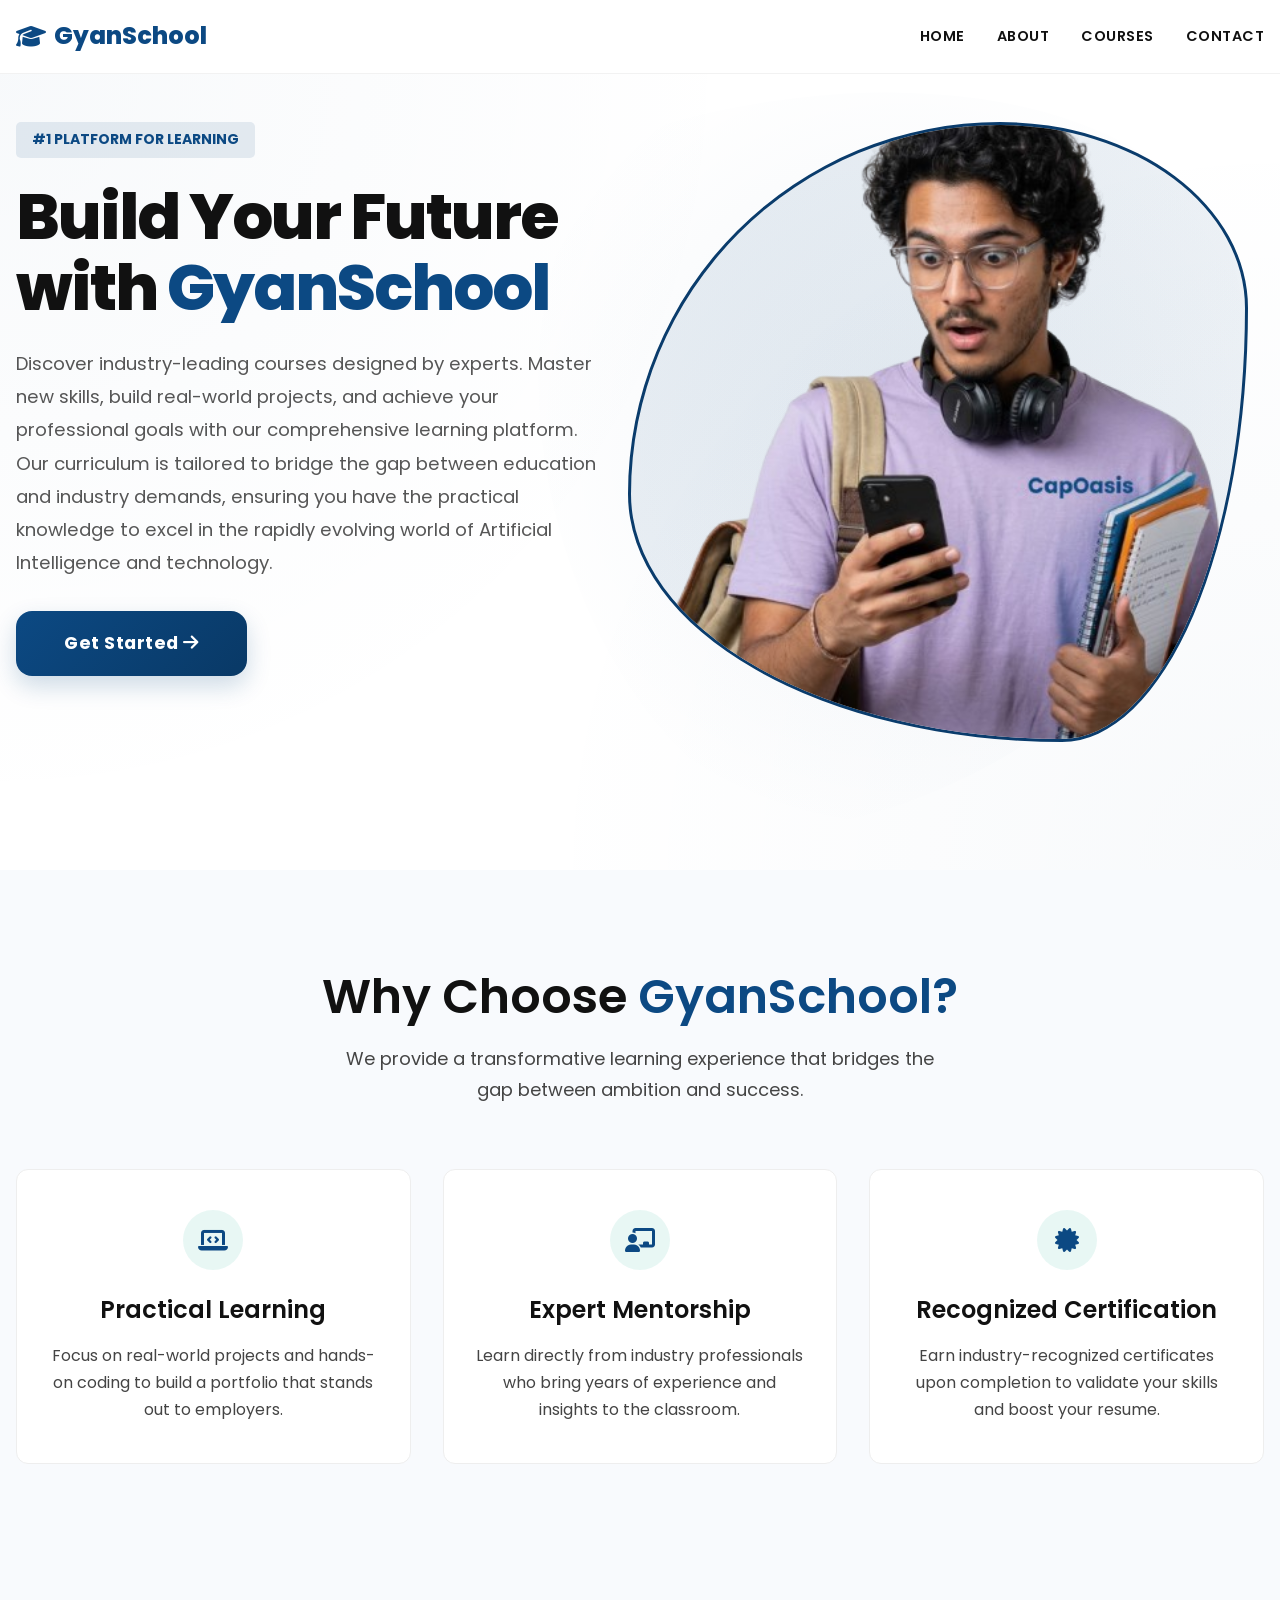
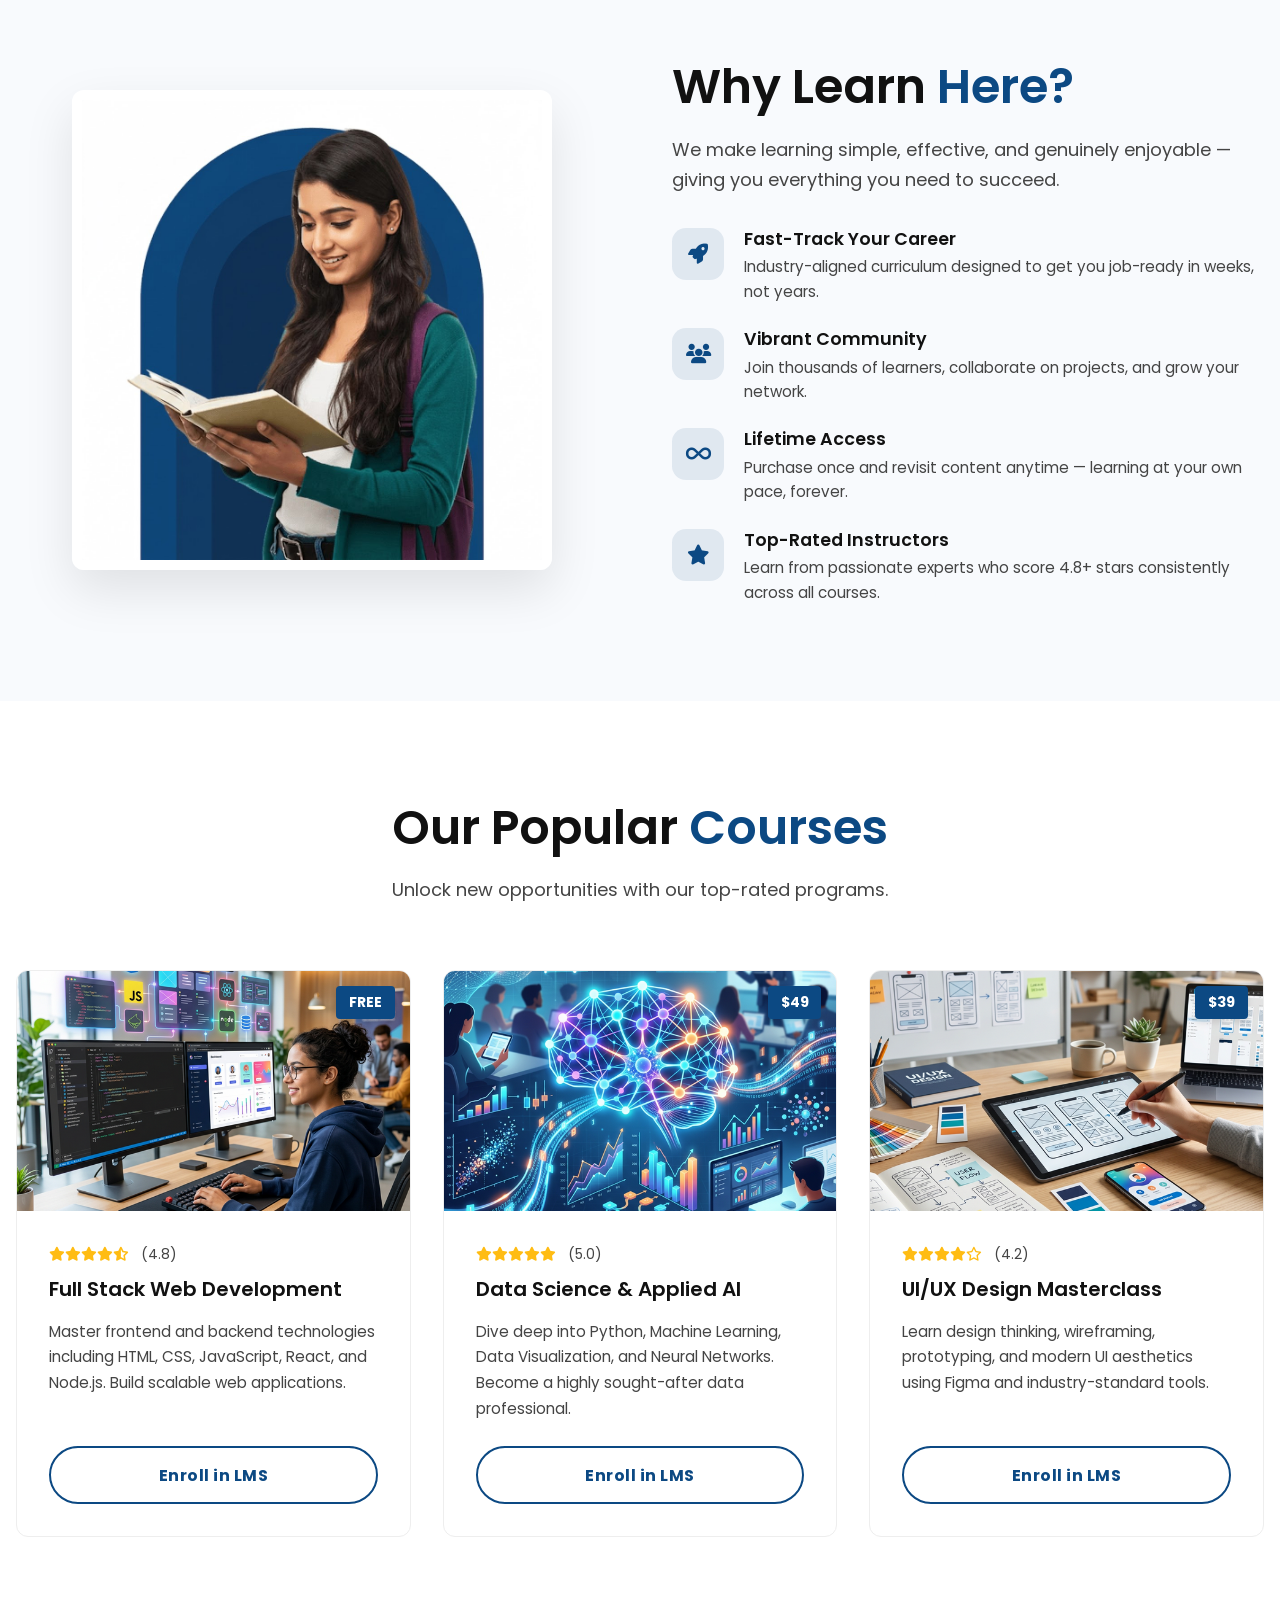
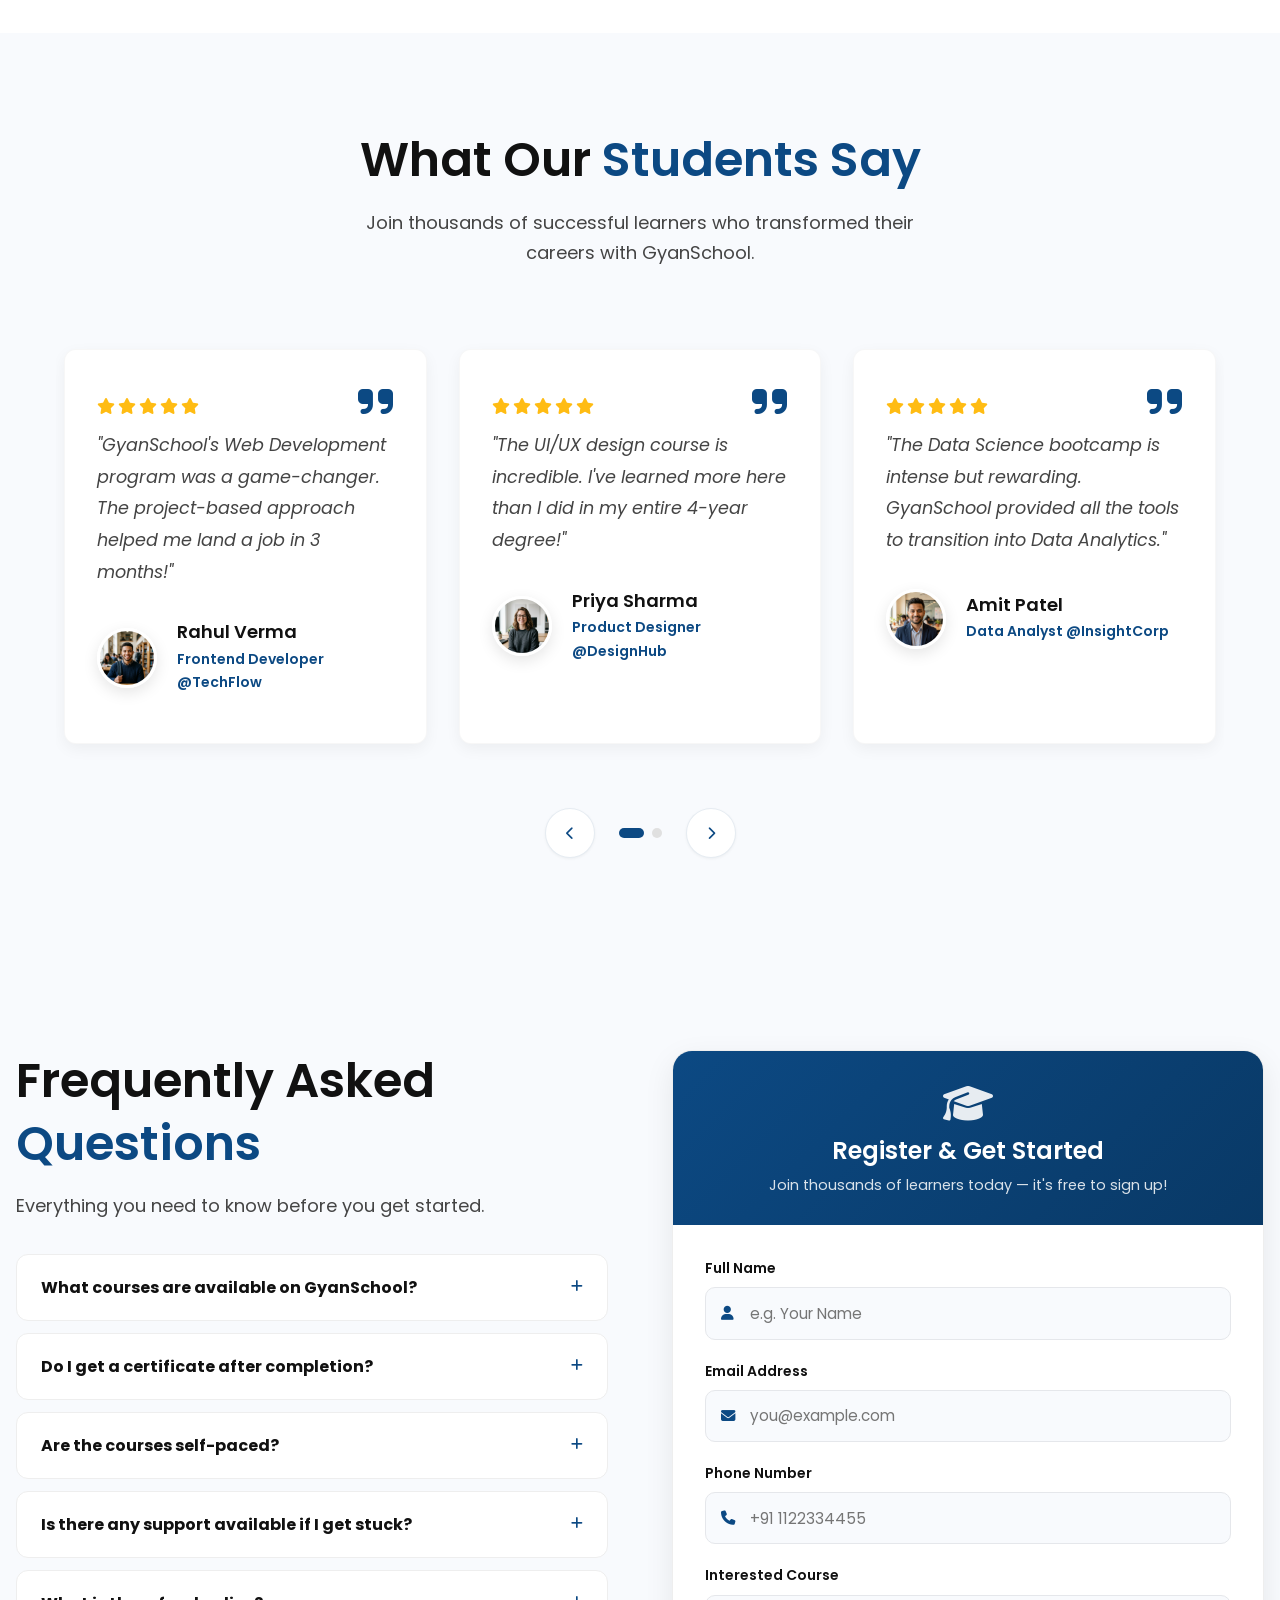
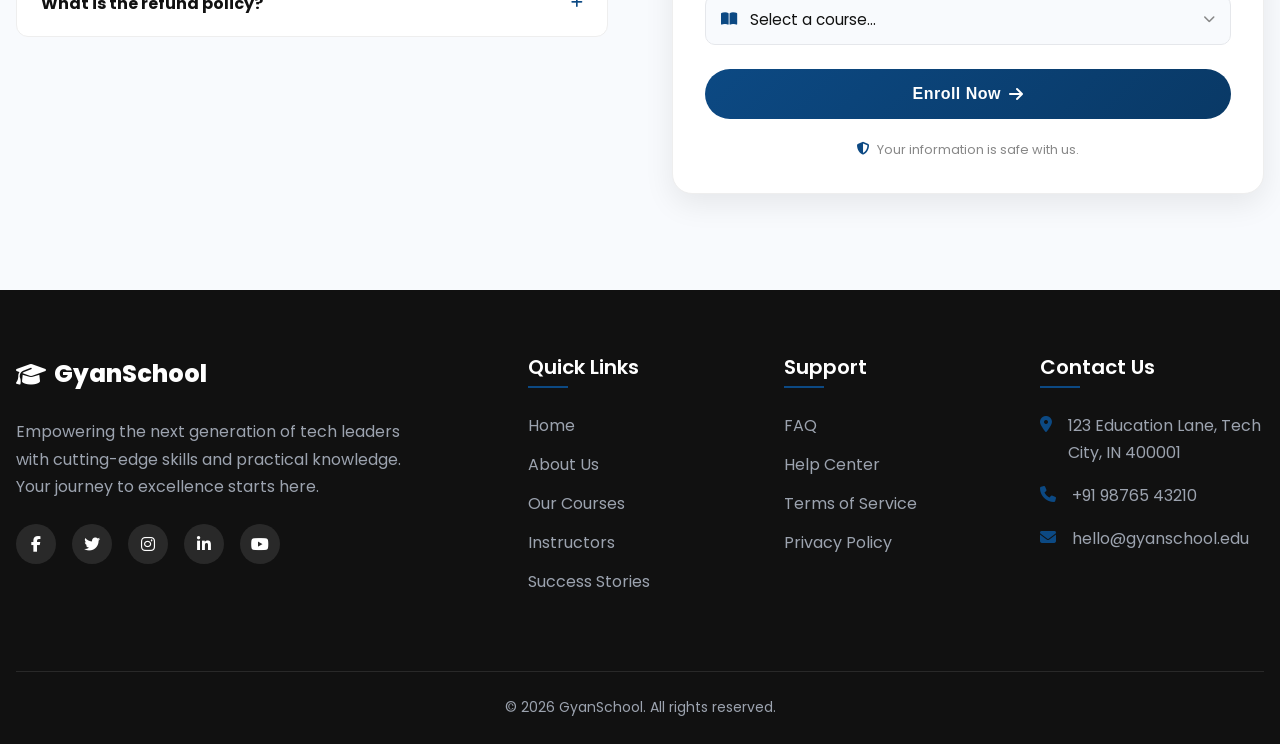
==== commit 12809ac6: "Final polishing of hero blob and navigation links" ====
--- a/index.html
+++ b/index.html
@@ -11,8 +11,7 @@
     <!-- Google Fonts -->
     <link rel="preconnect" href="https://fonts.googleapis.com">
     <link rel="preconnect" href="https://fonts.gstatic.com" crossorigin>
-    <link
-        href="https://fonts.googleapis.com/css2?family=Inter:wght@400;500;600;700;800&family=Outfit:wght@300;400;600;700&family=Architects+Daughter&display=swap"
+    <link href="https://fonts.googleapis.com/css2?family=Poppins:wght@300;400;500;600;700;800;900&display=swap"
         rel="stylesheet">
     <!-- CSS -->
     <link rel="stylesheet" href="css/style.css">
@@ -31,7 +30,7 @@
                 <i class="fa-solid fa-graduation-cap"></i> GyanSchool
             </a>
             <nav class="nav-links">
-                <a href="#hero">Home</a>
+                <a href="">Home</a>
                 <a href="#about">About</a>
                 <a href="#courses">Courses</a>
                 <a href="#contact">Contact</a>
@@ -54,37 +53,40 @@
 
                     <!-- Left Content -->
                     <div class="hero-text reveal">
+                        <div class="hero-image reveal reveal-delay-2">
+                            <!-- Decorative design elements -->
+                            <div class="hero-deco-elements">
+                                <div class="deco-badge top">
+                                    <i class="fa-solid fa-users"></i>
+                                    <div class="badge-text">
+                                        <span>2k+</span>
+                                        <small>Expert Mentors</small>
+                                    </div>
+                                </div>
+                                <div class="deco-badge bottom">
+                                    <i class="fa-solid fa-clock"></i>
+                                    <div class="badge-text">
+                                        <span>Lifetime</span>
+                                        <small>Access</small>
+                                    </div>
+                                </div>
+                            </div>
+                            <img class="desktop-only-img" src="images/hero_user_photo.png"
+                                alt="GyanSchool Student Learning">
+                            <img class="mobile-only-img" src="images/hero_user_photo.png"
+                                alt="GyanSchool Student Learning">
+                        </div>
                         <span class="badge desktop-only-badge">#1 Platform for Learning</span>
-                        <h1>Unlock Your Potential with <span class="highlight">GyanSchool</span></h1>
+                        <h1>Build Your Future with <span class="highlight">GyanSchool</span></h1>
                         <p>Discover industry-leading courses designed by experts. Master new skills, build real-world
-                            projects, and achieve your professional goals with our comprehensive learning platform.</p>
+                            projects, and achieve your professional goals with our comprehensive learning platform. Our
+                            curriculum is tailored to bridge the gap between education and industry demands, ensuring
+                            you have the practical knowledge to excel in the rapidly evolving world of Artificial
+                            Intelligence and technology.</p>
                         <div class="hero-buttons">
                             <a href="#courses" class="btn btn-primary">Get Started <i
                                     class="fa-solid fa-arrow-right"></i></a>
                         </div>
-                    </div>
-                    <!-- Right Image -->
-                    <div class="hero-image reveal reveal-delay-2">
-                        <!-- Decorative design elements -->
-                        <div class="hero-deco-elements">
-                            <div class="deco-badge top">
-                                <i class="fa-solid fa-users"></i>
-                                <div class="badge-text">
-                                    <span>2k+</span>
-                                    <small>Expert Mentors</small>
-                                </div>
-                            </div>
-                            <div class="deco-badge bottom">
-                                <i class="fa-solid fa-clock"></i>
-                                <div class="badge-text">
-                                    <span>Lifetime</span>
-                                    <small>Access</small>
-                                </div>
-                            </div>
-                        </div>
-                        <img class="desktop-only-img" src="images/hero_user_photo.jpg"
-                            alt="GyanSchool Student Learning">
-                        <img class="mobile-only-img" src="images/hero_user_photo.jpg" alt="GyanSchool Student Learning">
                     </div>
                 </div>
             </div>
@@ -127,7 +129,7 @@
                 <div class="why-learn-grid">
                     <!-- Left: Illustration -->
                     <div class="why-learn-image reveal">
-                        <img src="images/why_learn_here.png" alt="Student learning at computer illustration">
+                        <img src="images/why_learn_here.jpg" alt="Successful GyanSchool student studying">
                     </div>
                     <!-- Right: Content -->
                     <div class="why-learn-content reveal reveal-delay-1">
@@ -325,7 +327,7 @@
         </section>
 
         <!-- FAQ + Register Section -->
-        <section id="faq" class="faq-register section bg-light">
+        <section id="contact" class="faq-register section bg-light">
             <div class="container">
                 <div class="faq-register-grid">
 
@@ -449,7 +451,7 @@
     </main>
 
     <!-- Footer -->
-    <footer id="contact" class="footer">
+    <footer id="footer" class="footer">
         <div class="container">
             <div class="footer-grid">
                 <div class="footer-col brand-col">
@@ -470,7 +472,7 @@
                 <div class="footer-col">
                     <h3>Quick Links</h3>
                     <ul>
-                        <li><a href="#hero">Home</a></li>
+                        <li><a href="#">Home</a></li>
                         <li><a href="#about">About Us</a></li>
                         <li><a href="#courses">Our Courses</a></li>
                         <li><a href="#">Instructors</a></li>
@@ -481,7 +483,7 @@
                 <div class="footer-col">
                     <h3>Support</h3>
                     <ul>
-                        <li><a href="#faq">FAQ</a></li>
+                        <li><a href="#contact">FAQ</a></li>
                         <li><a href="#help">Help Center</a></li>
                         <li><a href="#">Terms of Service</a></li>
                         <li><a href="#">Privacy Policy</a></li>
--- a/css/style.css
+++ b/css/style.css
@@ -18,8 +18,8 @@
     --bg-dark: #111111;
 
     /* Typography */
-    --font-heading: 'Outfit', sans-serif;
-    --font-body: 'Inter', sans-serif;
+    --font-heading: 'Poppins', sans-serif;
+    --font-body: 'Poppins', sans-serif;
 
     /* Spacing & Layout */
     --spacing-xs: 0.5rem;
@@ -90,7 +90,7 @@
 h5,
 h6 {
     font-family: var(--font-heading);
-    font-weight: 800;
+    font-weight: 600;
     /* Heavier weights for Educavo feel */
     line-height: 1.3;
     color: var(--text-main);
@@ -227,7 +227,8 @@
     padding: 0.5rem 0;
 }
 
-.nav-links a:not(.btn):hover {
+.nav-links a:not(.btn):hover,
+.nav-links a:not(.btn).active {
     color: var(--primary-color);
 }
 
@@ -242,7 +243,8 @@
     transition: width var(--transition-fast);
 }
 
-.nav-links a:not(.btn):hover::after {
+.nav-links a:not(.btn):hover::after,
+.nav-links a:not(.btn).active::after {
     width: 100%;
 }
 
@@ -287,26 +289,27 @@
 /* Hero Section (Educavo 50/50 Layout) */
 .hero {
     position: relative;
-    padding-top: 4rem;
-    /* Adjusted for sticky header */
-    padding-bottom: 5rem;
+    padding-top: 3rem;
+    padding-bottom: 8rem;
     overflow: hidden;
+    background: radial-gradient(circle at 0% 0%, rgba(12, 73, 131, 0.03) 0%, transparent 50%),
+        radial-gradient(circle at 100% 100%, rgba(12, 73, 131, 0.03) 0%, transparent 50%);
 }
 
 .hero-split {
-    display: flex;
-    align-items: center;
-    justify-content: space-between;
-    gap: 2rem;
+    display: block;
+    position: relative;
 }
 
 .hero-text {
-    flex: 1;
-    max-width: 600px;
-    display: flex;
-    flex-direction: column;
-    align-items: flex-start;
+    width: 100%;
+    max-width: 1200px;
+    display: block;
     text-align: left;
+    position: relative;
+    padding: 0;
+    word-break: break-word;
+    overflow-wrap: break-word;
 }
 
 .mobile-only-badge {
@@ -318,10 +321,8 @@
     display: inline-block;
     padding: 0.4rem 1rem;
     background-color: rgba(12, 73, 131, 0.1);
-    /* New Blue 10% */
     color: var(--primary-color);
     border-radius: 5px;
-    /* Slight pill */
     font-size: 0.875rem;
     font-weight: 700;
     margin-bottom: 1.5rem;
@@ -329,107 +330,123 @@
 }
 
 .hero-text h1 {
-    font-size: clamp(2.5rem, 5vw, 4.5rem);
+    font-size: 4rem;
     color: var(--secondary-color);
+    margin-bottom: 1.5rem;
+    line-height: 1.1;
+    letter-spacing: -2px;
+    display: block;
+    font-weight: 800;
+}
+
+.hero-text .highlight {
+    background: var(--primary-color);
+    background-clip: text;
+    -webkit-background-clip: text;
+    -webkit-text-fill-color: transparent;
+    display: inline-block;
+}
+
+.hero-text p {
+    font-size: 1.15rem;
+    color: var(--text-muted);
     margin-bottom: 1.25rem;
-    line-height: 1.15;
-    letter-spacing: -1px;
-}
-
-.hero-text .highlight {
-    color: var(--primary-color);
-}
-
-.hero-text p {
-    font-size: 1.125rem;
-    color: var(--text-muted);
-    margin-bottom: 2rem;
-    max-width: 90%;
-    line-height: 1.6;
+    line-height: 1.8;
+    opacity: 0.9;
 }
 
 .hero-buttons {
     display: flex;
-    gap: 1rem;
+    gap: 1.5rem;
+    margin-top: 2rem;
+    position: relative;
+    z-index: 20;
 }
 
 .hero-buttons .btn {
-    padding: 1rem 2.5rem;
-    font-size: 1.125rem;
-}
-
+    padding: 1.1rem 3rem;
+    font-size: 1.1rem;
+    border-radius: 16px;
+    box-shadow: 0 10px 25px rgba(12, 73, 131, 0.2);
+}
+
+.btn-primary {
+    background: linear-gradient(135deg, var(--primary-color), var(--primary-dark));
+}
+
+
+
+/* Hero Image Container */
 .hero-image {
-    flex: 1.5; /* Increased flex to give more room */
-    display: flex;
-    justify-content: center;
-    align-items: center;
+    float: right;
+    width: 620px;
+    height: 620px;
     position: relative;
-    padding: 3rem;
-    z-index: 1;
-}
-
-/* Sophisticated Background Layers */
+    padding: 0;
+    z-index: 10;
+    shape-outside: polygon(50% 0%, 90% 10%, 100% 50%, 90% 90%, 50% 100%, 10% 90%, 0% 50%, 10% 10%);
+    margin-left: 0rem;
+    margin-bottom: 0rem;
+    background: transparent;
+}
+
 .hero-image::before {
     content: '';
     position: absolute;
-    width: 90%;
-    height: 90%;
-    background: linear-gradient(135deg, var(--primary-color), #052a4d);
-    border-radius: 40% 60% 30% 70% / 60% 30% 70% 40%;
-    opacity: 0.15;
+    inset: -30px;
+    border-radius: 60% 40% 30% 70% / 60% 30% 70% 40%;
     z-index: -1;
-    animation: morph-complex 15s linear infinite alternate;
+    transform: rotate(45deg);
 }
 
 .hero-image::after {
     content: '';
     position: absolute;
-    width: 70%;
-    height: 70%;
-    border: 2px dashed rgba(12, 73, 131, 0.2);
-    border-radius: 50%;
-    z-index: -1;
-    animation: rotate-slow 20s linear infinite;
-}
-
-/* Floating Elements for "Not Simple" Design */
+    inset: -50px;
+    background: radial-gradient(circle, rgba(12, 73, 131, 0.05) 0%, transparent 80%);
+    border-radius: 30% 70% 70% 30% / 50% 40% 60% 50%;
+    z-index: -2;
+    transform: rotate(-15deg);
+}
+
 .hero-deco-elements {
-    position: absolute;
-    width: 100%;
-    height: 100%;
-    top: 0;
-    left: 0;
-    pointer-events: none;
-    z-index: 5;
+    display: none !important;
 }
 
 .deco-badge {
     position: absolute;
-    background: rgba(255, 255, 255, 0.9);
-    backdrop-filter: blur(10px);
-    padding: 1rem 1.5rem;
-    border-radius: 20px;
-    box-shadow: 0 15px 35px rgba(0,0,0,0.1);
-    display: flex;
-    align-items: center;
-    gap: 0.75rem;
-    border: 1px solid rgba(255,255,255,0.3);
-    animation: float-random 4s ease-in-out infinite alternate;
-}
-
-.deco-badge.top { top: 10%; right: -5%; animation-delay: 0.5s; }
-.deco-badge.bottom { bottom: 15%; left: -5%; animation-delay: 1.5s; }
+    background: rgba(255, 255, 255, 0.8);
+    backdrop-filter: blur(12px);
+    padding: 0.8rem 1.2rem;
+    border-radius: 16px;
+    box-shadow: 0 20px 40px rgba(0, 0, 0, 0.08);
+    display: flex;
+    align-items: center;
+    gap: 0.8rem;
+    border: 1px solid rgba(255, 255, 255, 0.4);
+    z-index: 20;
+}
+
+.deco-badge.top {
+    top: 5%;
+    right: 5%;
+}
+
+.deco-badge.bottom {
+    bottom: 10%;
+    left: 15%;
+}
 
 .deco-badge i {
-    width: 40px;
-    height: 40px;
+    width: 38px;
+    height: 38px;
     background: var(--primary-color);
     color: white;
-    border-radius: 50%;
+    border-radius: 12px;
     display: flex;
     align-items: center;
     justify-content: center;
-    font-size: 1.2rem;
+    font-size: 1.1rem;
 }
 
 .deco-badge .badge-text span {
@@ -445,34 +462,57 @@
     font-size: 0.8rem;
 }
 
-.hero-image > img {
+.hero-image>img {
     width: 100%;
-    max-width: 700px; /* Significantly increased size */
-    height: auto;
+    height: 100%;
+    max-width: 100%;
+    aspect-ratio: 1 / 1;
     object-fit: cover;
-    border-radius: 50px;
-    box-shadow: 0 30px 60px rgba(0,0,0,0.15);
-    border: 12px solid white;
+    border-radius: 60% 40% 30% 70% / 60% 30% 70% 40% !important;
     position: relative;
+    left: 32px;
     z-index: 2;
-    animation: float 6s ease-in-out infinite;
-}
-
-@keyframes morph-complex {
-    0% { border-radius: 40% 60% 30% 70% / 60% 30% 70% 40%; transform: scale(1) rotate(0deg); }
-    33% { border-radius: 70% 30% 50% 50% / 30% 60% 40% 70%; transform: scale(1.1) rotate(45deg); }
-    66% { border-radius: 30% 70% 70% 30% / 50% 40% 60% 50%; transform: scale(1.05) rotate(-45deg); }
-    100% { border-radius: 40% 60% 30% 70% / 60% 30% 70% 40%; transform: scale(1) rotate(0deg); }
+    animation: none;
+    background: linear-gradient(135deg, rgba(12, 73, 131, 0.1), rgba(12, 73, 131, 0.05));
+    border: 3px solid #0a3c6c;
+}
+
+@keyframes morph-blob {
+    0% {
+        border-radius: 40% 60% 30% 70% / 60% 30% 70% 40%;
+    }
+
+    33% {
+        border-radius: 70% 30% 50% 50% / 30% 60% 40% 70%;
+    }
+
+    66% {
+        border-radius: 30% 70% 70% 30% / 50% 40% 60% 50%;
+    }
+
+    100% {
+        border-radius: 40% 60% 30% 70% / 60% 30% 70% 40%;
+    }
 }
 
 @keyframes rotate-slow {
-    from { transform: rotate(0deg); }
-    to { transform: rotate(360deg); }
+    from {
+        transform: rotate(0deg);
+    }
+
+    to {
+        transform: rotate(360deg);
+    }
 }
 
 @keyframes float-random {
-    from { transform: translateY(0) translateX(0); }
-    to { transform: translateY(-20px) translateX(10px); }
+    from {
+        transform: translateY(0) translateX(0);
+    }
+
+    to {
+        transform: translateY(-20px) translateX(10px);
+    }
 }
 
 .mobile-only-img {
@@ -646,7 +686,7 @@
 }
 
 .course-meta {
-    display: flex;
+    display: none;
     justify-content: space-between;
     margin-bottom: 1.5rem;
     padding-top: 1.5rem;
@@ -809,6 +849,7 @@
     }
 
     .hero-split {
+        display: flex;
         flex-direction: column;
         gap: 2rem;
     }
@@ -825,20 +866,22 @@
     }
 
     .hero-image {
-        justify-content: center;
+        float: none;
+        order: 3;
         margin-top: 2rem;
-        order: 3;
         padding: 2.5rem 1rem;
-        flex: 1;
         width: 100%;
         min-height: 300px;
+        shape-outside: none;
+        height: auto;
     }
 
     .hero-image img {
-        width: 90%;
-        max-width: 450px; /* Slightly smaller to fit accessories better on narrow screens */
-        border-width: 6px; 
-        border-radius: 25px;
+        width: 100%;
+        max-width: 380px;
+        border-width: 8px;
+        border-radius: 50%;
+        animation-play-state: paused;
     }
 
     /* Adjust decorative elements for mobile */
@@ -857,7 +900,7 @@
     .deco-badge {
         padding: 0.5rem 0.8rem;
         border-radius: 12px;
-        scale: 0.8; 
+        scale: 0.8;
     }
 
     .deco-badge.top {
@@ -871,10 +914,13 @@
     }
 
     .hero-text {
+        display: flex;
+        flex-direction: column;
         align-items: center;
         text-align: center;
         order: 2;
         padding: 0 1rem;
+        width: 100%;
     }
 
     .hero-text h1 {
@@ -956,7 +1002,9 @@
     width: 100%;
     max-width: 480px;
     height: auto;
-    filter: drop-shadow(0 20px 40px rgba(12, 73, 131, 0.12));
+    border-radius: 12px;
+    border: 10px solid white;
+    box-shadow: 0 20px 50px rgba(0, 0, 0, 0.1);
     animation: float 6s ease-in-out infinite;
 }
 
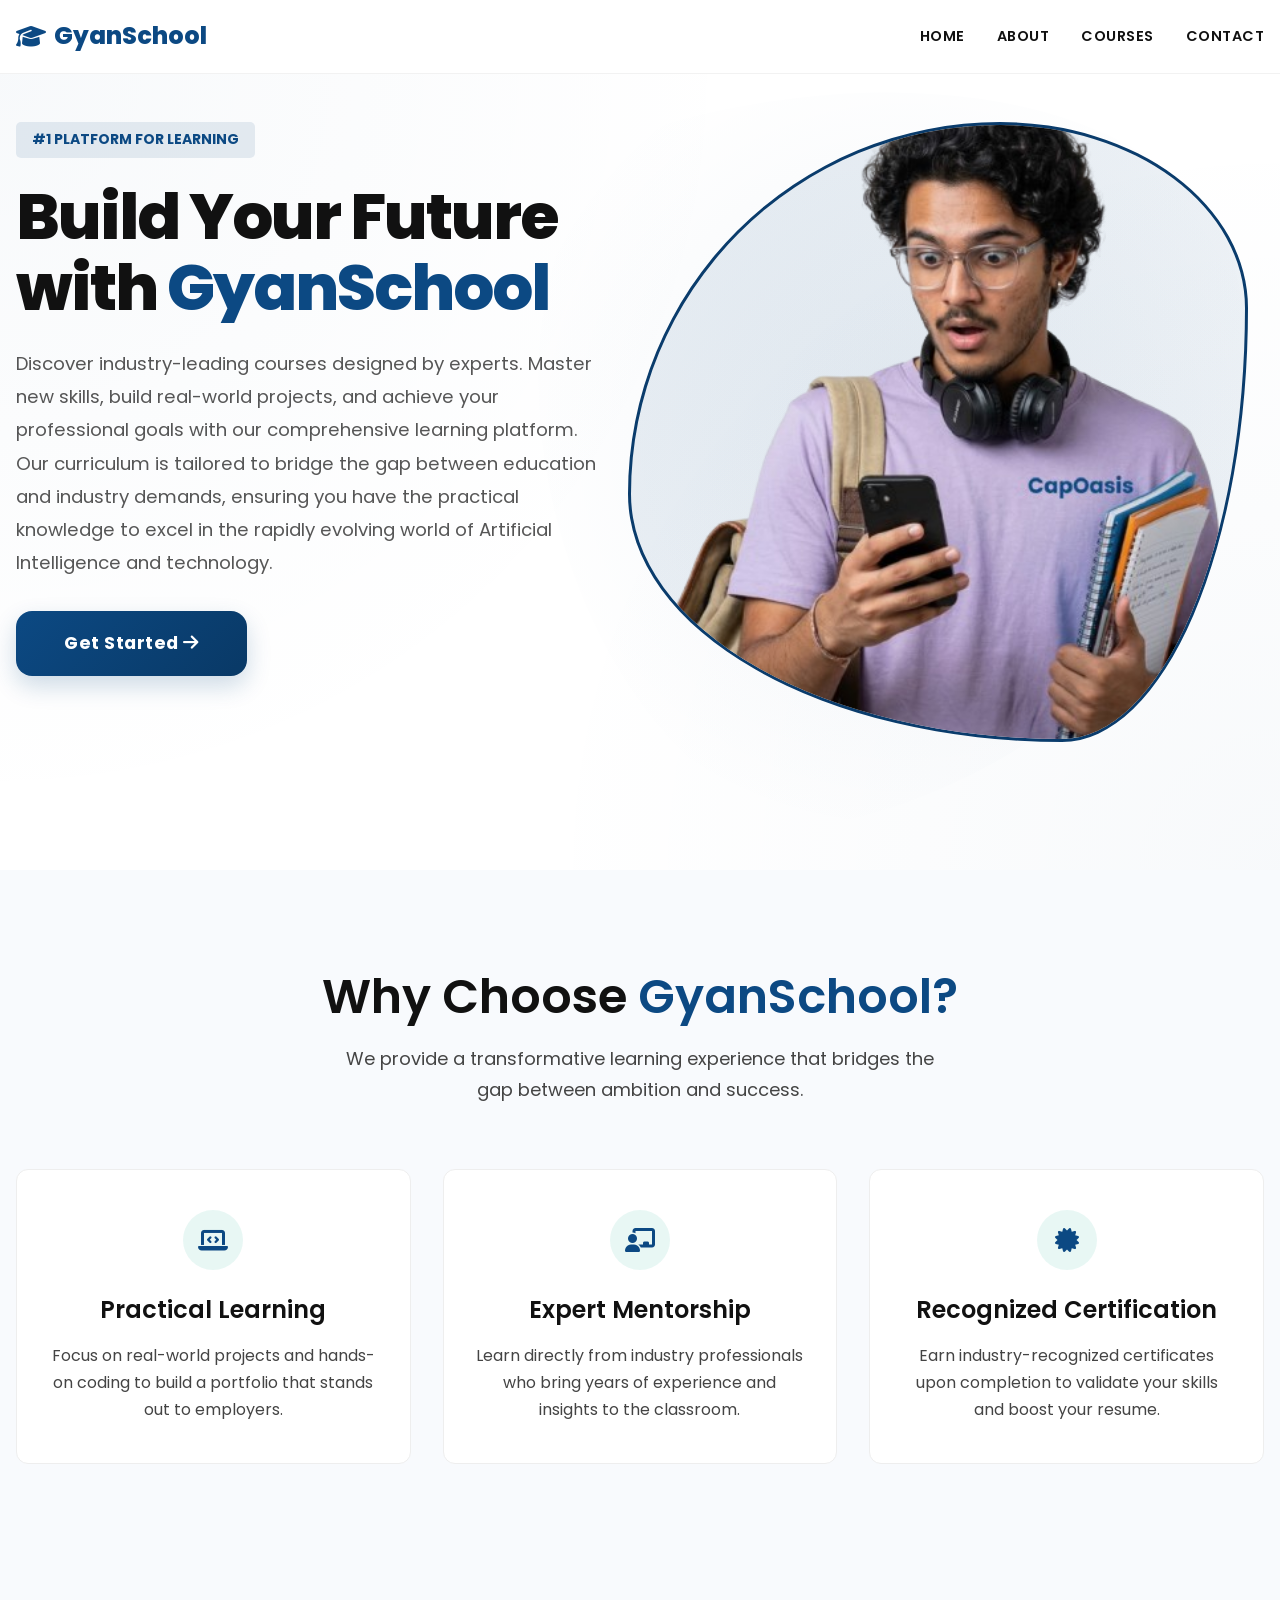
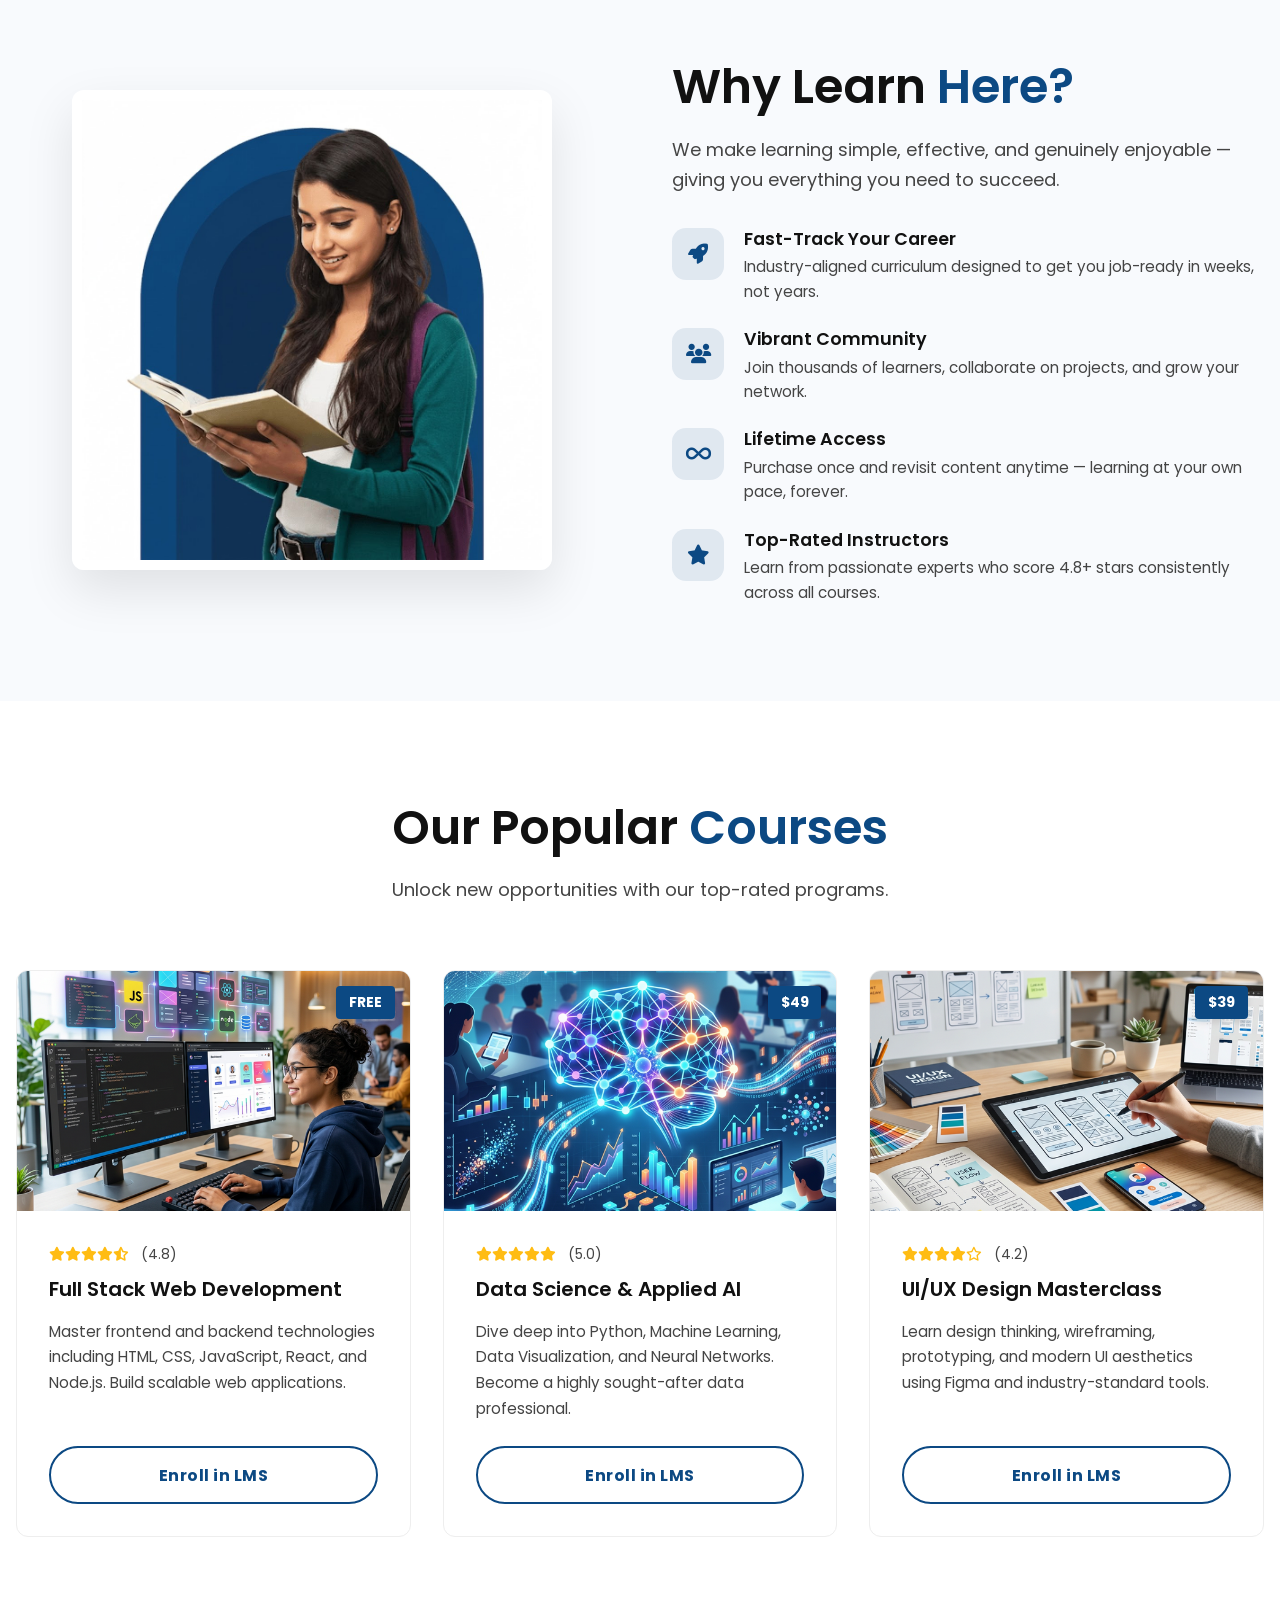
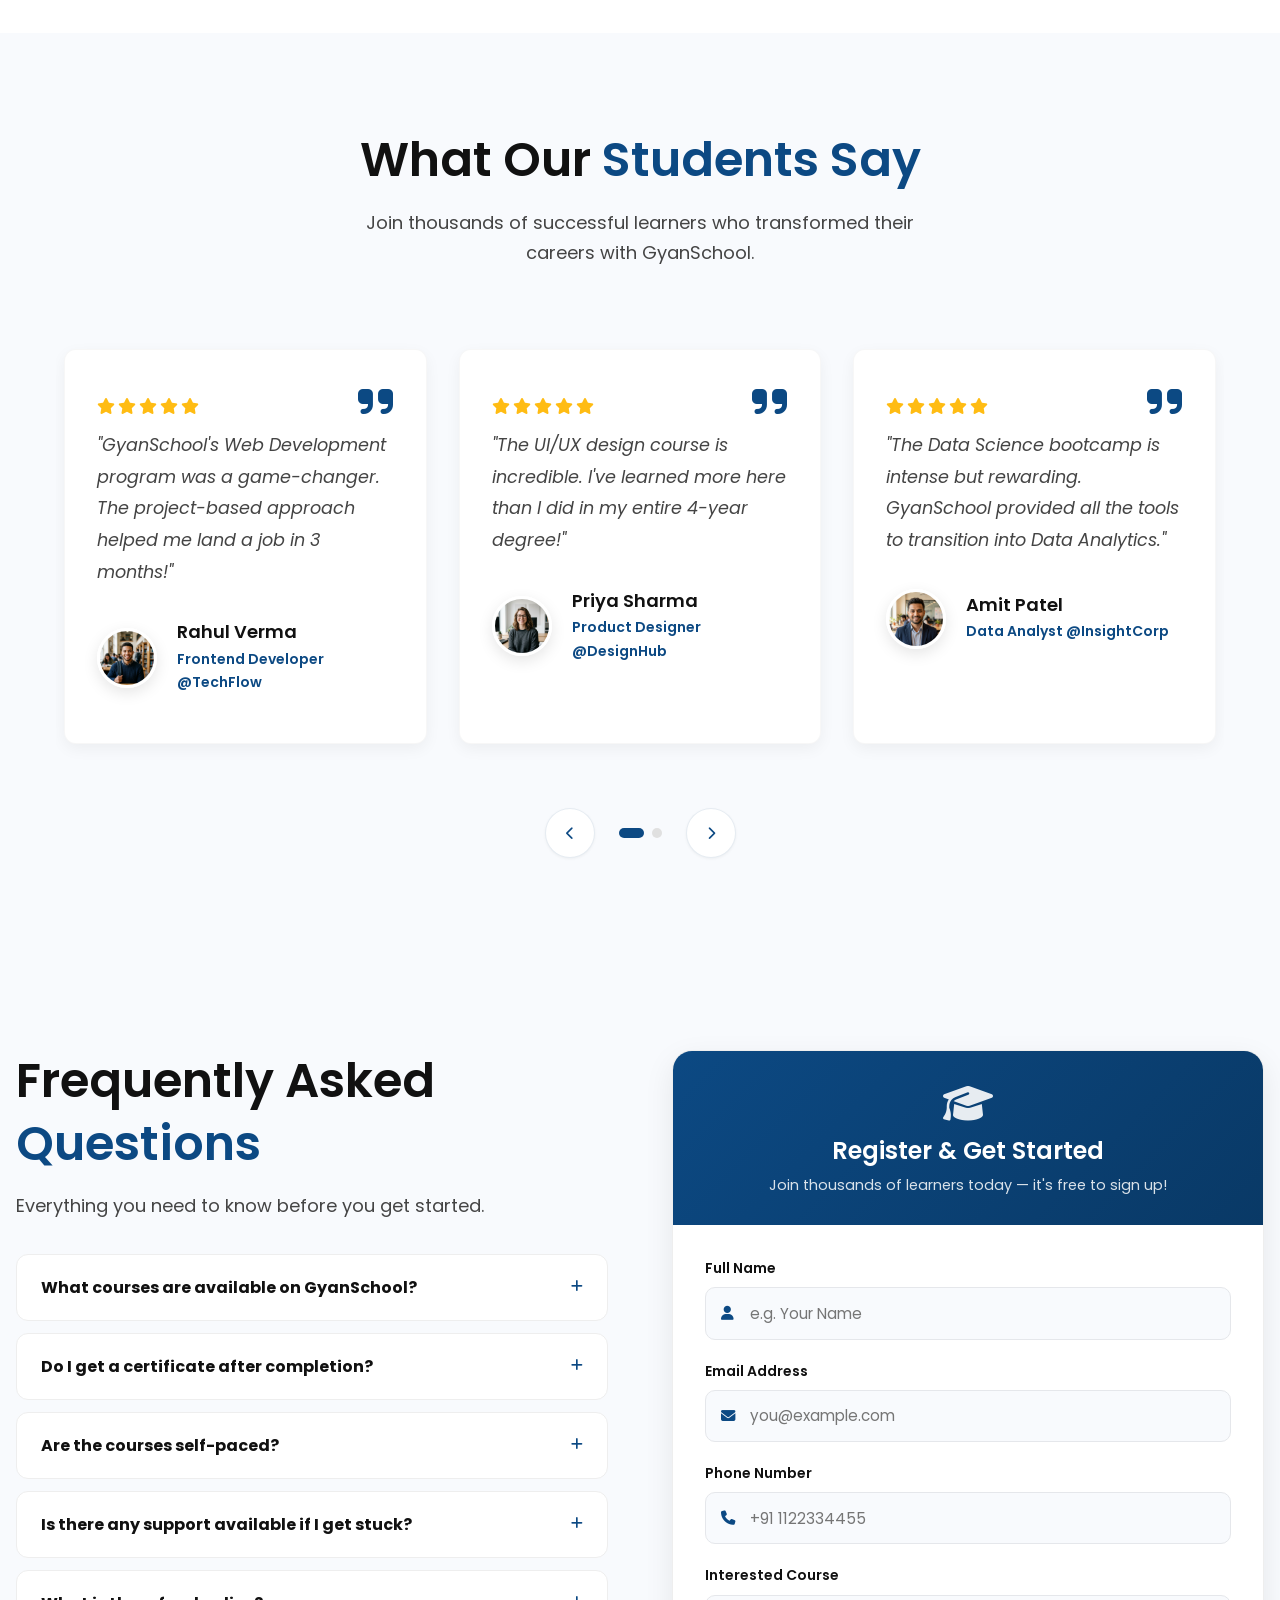
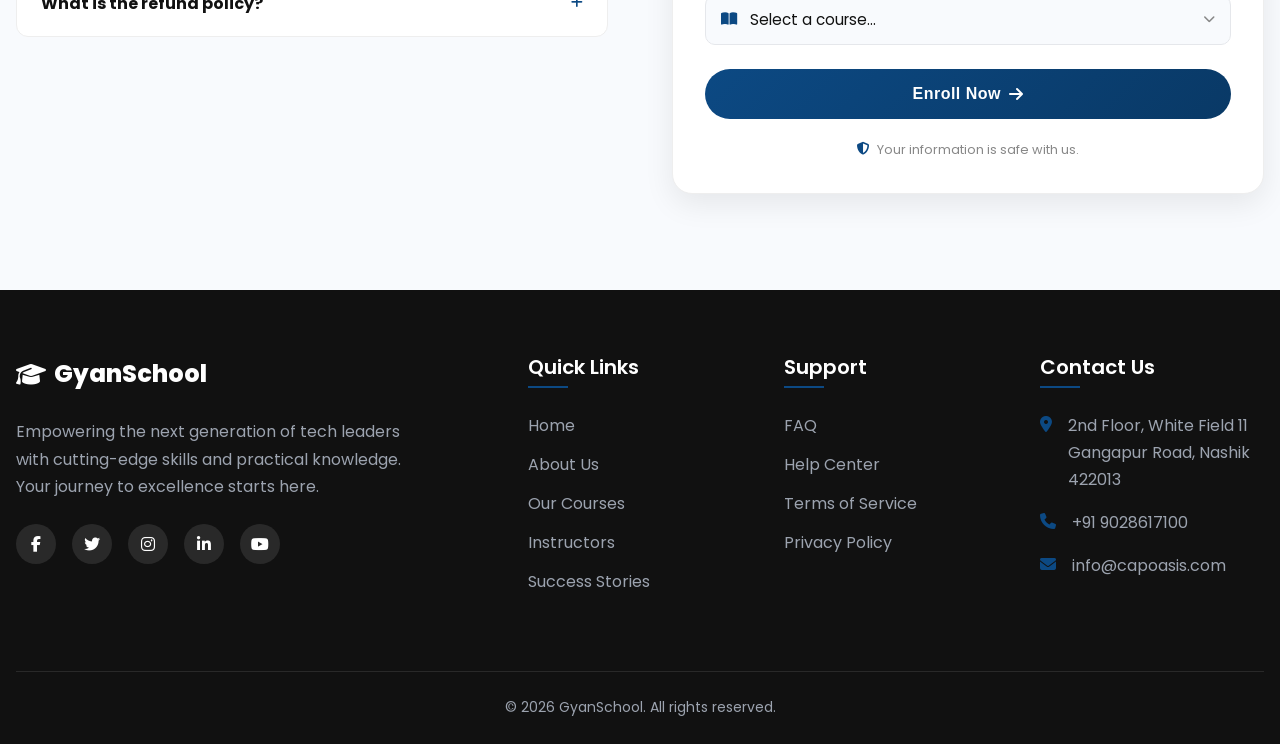
==== commit f44d9a34: "Fix Web3Forms contact form data submission and update contact details" ====
--- a/index.html
+++ b/index.html
@@ -401,33 +401,40 @@
                                 <h3>Register &amp; Get Started</h3>
                                 <p>Join thousands of learners today — it's free to sign up!</p>
                             </div>
-                            <form class="register-form" id="register-form" onsubmit="handleRegister(event)">
+                            <form class="register-form" id="register-form" action="https://api.web3forms.com/submit"
+                                method="POST">
+                                <input type="hidden" name="access_key" value="75ab68d3-8edd-4c08-890f-19f19cacb772">
+                                <input type="hidden" name="from_name" value="GyanSchool Contact Form">
+                                <input type="hidden" name="subject" value="New Enrollment Request">
+
                                 <div class="form-group">
                                     <label for="reg-name">Full Name</label>
                                     <div class="input-wrap">
                                         <i class="fa-solid fa-user"></i>
-                                        <input type="text" id="reg-name" placeholder="e.g. Your Name" required>
+                                        <input type="text" name="name" id="reg-name" placeholder="e.g. Your Name"
+                                            required>
                                     </div>
                                 </div>
                                 <div class="form-group">
                                     <label for="reg-email">Email Address</label>
                                     <div class="input-wrap">
                                         <i class="fa-solid fa-envelope"></i>
-                                        <input type="email" id="reg-email" placeholder="you@example.com" required>
+                                        <input type="email" name="email" id="reg-email" placeholder="you@example.com"
+                                            required>
                                     </div>
                                 </div>
                                 <div class="form-group">
                                     <label for="reg-phone">Phone Number</label>
                                     <div class="input-wrap">
                                         <i class="fa-solid fa-phone"></i>
-                                        <input type="tel" id="reg-phone" placeholder="+91 1122334455">
+                                        <input type="tel" name="phone" id="reg-phone" placeholder="+91 1122334455">
                                     </div>
                                 </div>
                                 <div class="form-group">
                                     <label for="reg-course">Interested Course</label>
                                     <div class="input-wrap select-wrap">
                                         <i class="fa-solid fa-book-open"></i>
-                                        <select id="reg-course" required>
+                                        <select name="course" id="reg-course" required>
                                             <option value="" disabled selected>Select a course…</option>
                                             <option>Web Development Bootcamp</option>
                                             <option>Data Science &amp; ML</option>
@@ -493,9 +500,10 @@
                 <div class="footer-col">
                     <h3>Contact Us</h3>
                     <ul class="contact-info">
-                        <li><i class="fa-solid fa-location-dot"></i> 123 Education Lane, Tech City, IN 400001</li>
-                        <li><i class="fa-solid fa-phone"></i> +91 98765 43210</li>
-                        <li><i class="fa-solid fa-envelope"></i> hello@gyanschool.edu</li>
+                        <li><i class="fa-solid fa-location-dot"></i> 2nd Floor, White Field 11 Gangapur Road, Nashik
+                            422013</li>
+                        <li><i class="fa-solid fa-phone"></i> +91 9028617100</li>
+                        <li><i class="fa-solid fa-envelope"></i> info@capoasis.com</li>
                     </ul>
                 </div>
             </div>
